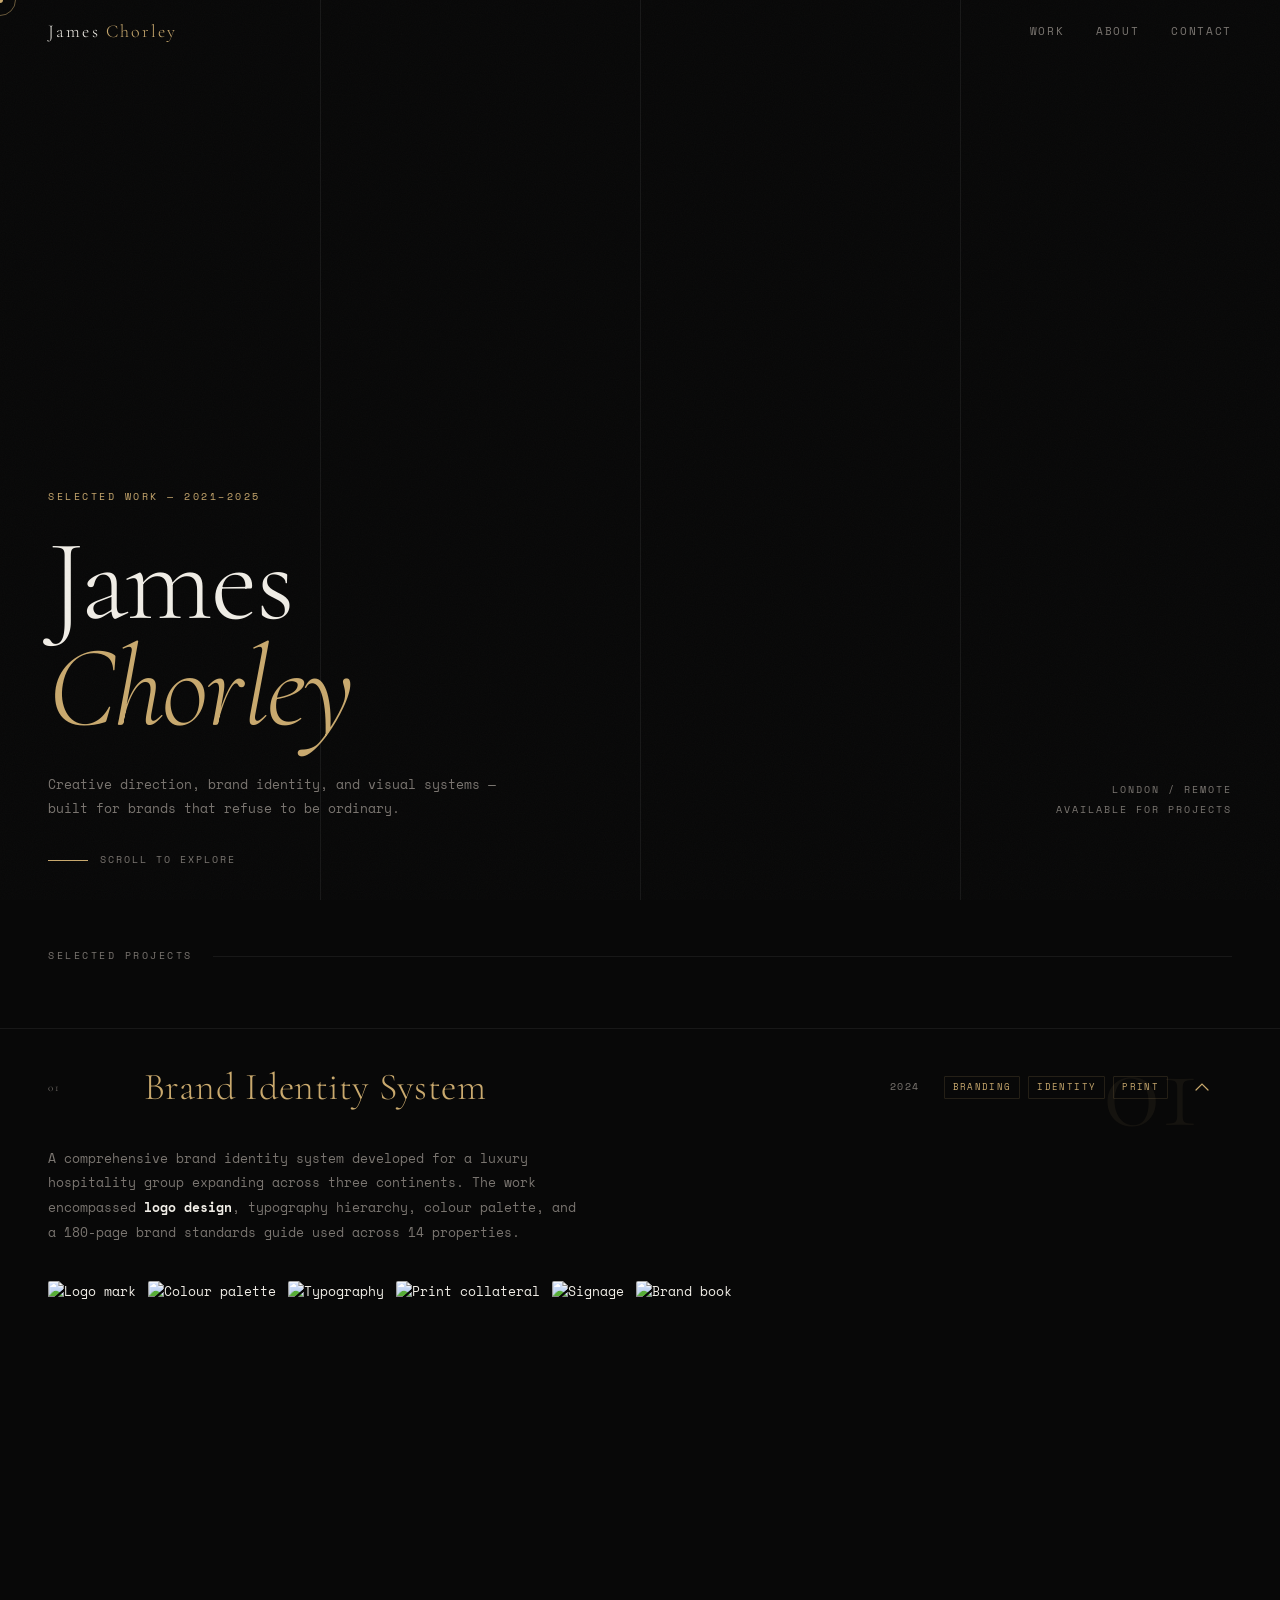
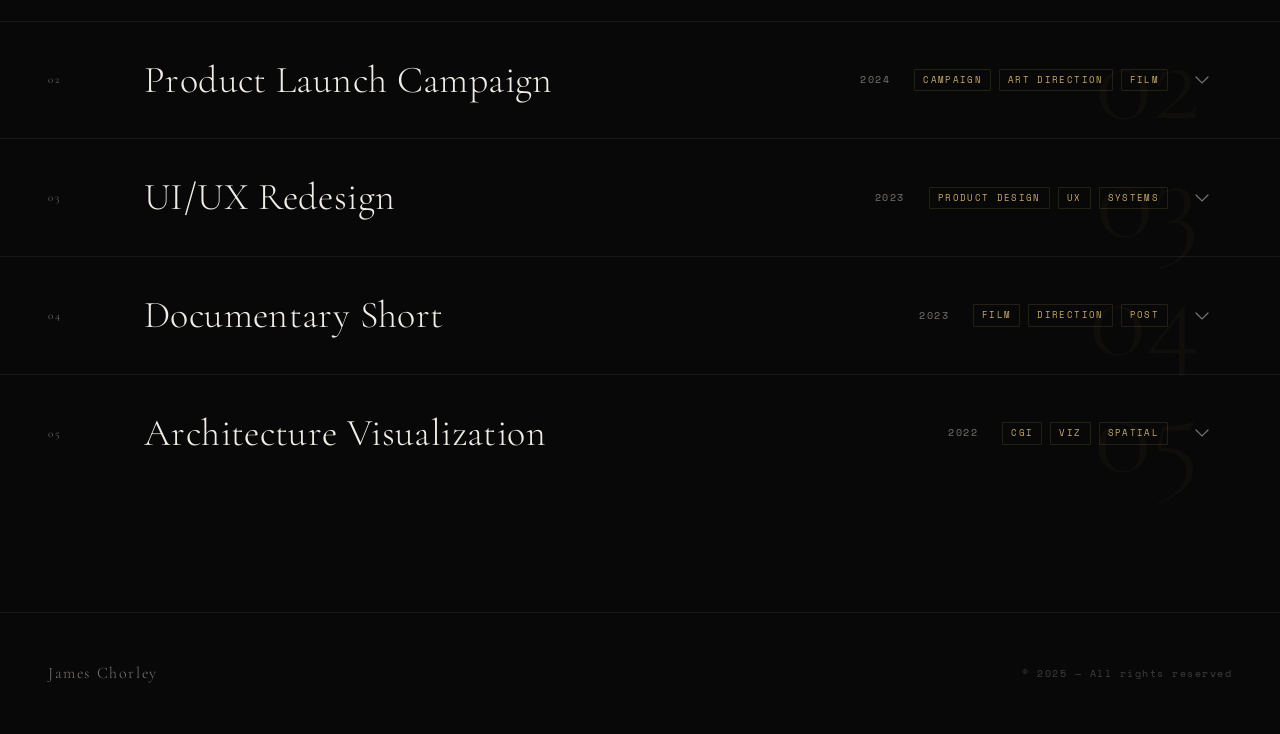
==== index.html @ 037114a5 "Initial commit — portfolio site with 5 projects Adds index.html: a single-file portfolio with dark e" ====
<!DOCTYPE html>
<html lang="en">
<head>
  <meta charset="UTF-8" />
  <meta name="viewport" content="width=device-width, initial-scale=1.0" />
  <title>James Chorley — Portfolio</title>
  <link rel="preconnect" href="https://fonts.googleapis.com" />
  <link rel="preconnect" href="https://fonts.gstatic.com" crossorigin />
  <link href="https://fonts.googleapis.com/css2?family=Cormorant+Garamond:ital,wght@0,300;0,400;0,500;0,600;1,300;1,400&family=Space+Mono:ital,wght@0,400;0,700;1,400&display=swap" rel="stylesheet" />
  <style>
    /* ── Reset & Base ─────────────────────────────────────────────── */
    *, *::before, *::after { box-sizing: border-box; margin: 0; padding: 0; }

    :root {
      --bg:          #080808;
      --bg-surface:  #0f0f0f;
      --text:        #f0ede6;
      --text-dim:    #7a7570;
      --gold:        #c9a96e;
      --gold-dim:    rgba(201, 169, 110, 0.15);
      --gold-glow:   rgba(201, 169, 110, 0.06);
      --border:      rgba(240, 237, 230, 0.07);
      --scroll-h:    280px;
      --header-h:    64px;
    }

    html { scroll-behavior: smooth; }

    body {
      background: var(--bg);
      color: var(--text);
      font-family: 'Space Mono', monospace;
      font-size: 13px;
      line-height: 1.6;
      overflow-x: hidden;
      cursor: none;
    }

    /* ── Custom Cursor ─────────────────────────────────────────────── */
    #cursor-dot {
      position: fixed;
      width: 6px; height: 6px;
      background: var(--gold);
      border-radius: 50%;
      pointer-events: none;
      z-index: 9999;
      transform: translate(-50%, -50%);
      transition: transform 0.1s ease, opacity 0.3s;
    }
    #cursor-ring {
      position: fixed;
      width: 32px; height: 32px;
      border: 1px solid rgba(201,169,110,0.5);
      border-radius: 50%;
      pointer-events: none;
      z-index: 9998;
      transform: translate(-50%, -50%);
      transition: transform 0.18s ease, width 0.3s ease, height 0.3s ease, opacity 0.3s;
    }
    body:has(a:hover) #cursor-ring,
    body:has(button:hover) #cursor-ring,
    body:has(.project-header:hover) #cursor-ring,
    body:has(.media-item:hover) #cursor-ring {
      width: 52px; height: 52px;
      opacity: 0.6;
    }

    /* ── Scrollbar ─────────────────────────────────────────────────── */
    ::-webkit-scrollbar { width: 3px; height: 3px; }
    ::-webkit-scrollbar-track { background: transparent; }
    ::-webkit-scrollbar-thumb { background: var(--gold-dim); border-radius: 2px; }
    ::-webkit-scrollbar-thumb:hover { background: rgba(201,169,110,0.4); }

    /* ── Site Header ───────────────────────────────────────────────── */
    #site-header {
      position: fixed;
      top: 0; left: 0; right: 0;
      height: var(--header-h);
      display: flex;
      align-items: center;
      justify-content: space-between;
      padding: 0 48px;
      z-index: 100;
      border-bottom: 1px solid transparent;
      transition: border-color 0.4s, background 0.4s;
    }
    #site-header.scrolled {
      border-color: var(--border);
      background: rgba(8,8,8,0.92);
      backdrop-filter: blur(12px);
    }

    .site-name {
      font-family: 'Cormorant Garamond', serif;
      font-size: 18px;
      font-weight: 300;
      letter-spacing: 0.12em;
      color: var(--text);
      text-decoration: none;
    }
    .site-name span { color: var(--gold); }

    nav { display: flex; gap: 32px; align-items: center; }
    nav a {
      color: var(--text-dim);
      text-decoration: none;
      font-size: 11px;
      letter-spacing: 0.15em;
      text-transform: uppercase;
      transition: color 0.2s;
    }
    nav a:hover { color: var(--gold); }

    /* ── Hero ──────────────────────────────────────────────────────── */
    #hero {
      min-height: 100vh;
      display: flex;
      flex-direction: column;
      justify-content: flex-end;
      padding: 0 48px 80px;
      position: relative;
      overflow: hidden;
    }

    .hero-bg-line {
      position: absolute;
      top: 0; bottom: 0;
      width: 1px;
      background: var(--border);
    }
    .hero-bg-line:nth-child(1) { left: 25%; }
    .hero-bg-line:nth-child(2) { left: 50%; }
    .hero-bg-line:nth-child(3) { left: 75%; }

    .hero-eyebrow {
      font-size: 10px;
      letter-spacing: 0.25em;
      text-transform: uppercase;
      color: var(--gold);
      margin-bottom: 24px;
      opacity: 0;
      animation: fadeUp 0.8s 0.3s forwards;
    }

    .hero-name {
      font-family: 'Cormorant Garamond', serif;
      font-size: clamp(56px, 9vw, 130px);
      font-weight: 300;
      line-height: 0.92;
      letter-spacing: -0.02em;
      color: var(--text);
      opacity: 0;
      animation: fadeUp 0.9s 0.5s forwards;
    }
    .hero-name em {
      font-style: italic;
      color: var(--gold);
    }

    .hero-tagline {
      margin-top: 32px;
      max-width: 460px;
      font-size: 13px;
      line-height: 1.8;
      color: var(--text-dim);
      opacity: 0;
      animation: fadeUp 0.9s 0.7s forwards;
    }

    .hero-meta {
      position: absolute;
      bottom: 80px;
      right: 48px;
      text-align: right;
      opacity: 0;
      animation: fadeUp 0.9s 0.9s forwards;
    }
    .hero-meta p {
      font-size: 10px;
      letter-spacing: 0.2em;
      text-transform: uppercase;
      color: var(--text-dim);
      line-height: 2;
    }

    .scroll-hint {
      position: absolute;
      bottom: 32px;
      left: 48px;
      display: flex;
      align-items: center;
      gap: 12px;
      font-size: 10px;
      letter-spacing: 0.2em;
      text-transform: uppercase;
      color: var(--text-dim);
      opacity: 0;
      animation: fadeUp 1s 1.1s forwards;
    }
    .scroll-hint::before {
      content: '';
      display: block;
      width: 40px;
      height: 1px;
      background: var(--gold);
      animation: expandLine 1s 1.5s both;
    }

    @keyframes expandLine {
      from { width: 0; opacity: 0; }
      to   { width: 40px; opacity: 1; }
    }

    @keyframes fadeUp {
      from { opacity: 0; transform: translateY(24px); }
      to   { opacity: 1; transform: translateY(0); }
    }

    /* ── Projects Section ──────────────────────────────────────────── */
    #projects {
      padding: 0 0 120px;
    }

    .section-label {
      display: flex;
      align-items: center;
      gap: 20px;
      padding: 48px 48px 64px;
      font-size: 10px;
      letter-spacing: 0.25em;
      text-transform: uppercase;
      color: var(--text-dim);
    }
    .section-label::after {
      content: '';
      flex: 1;
      height: 1px;
      background: var(--border);
    }

    /* ── Individual Project ────────────────────────────────────────── */
    .project {
      border-top: 1px solid var(--border);
      position: relative;
    }

    .project-header {
      display: grid;
      grid-template-columns: 72px 1fr auto auto 40px;
      align-items: center;
      gap: 24px;
      padding: 28px 48px;
      cursor: pointer;
      position: relative;
      transition: background 0.3s;
      user-select: none;
    }
    .project-header:hover { background: rgba(201,169,110,0.025); }

    .project-number {
      font-family: 'Cormorant Garamond', serif;
      font-size: 11px;
      font-weight: 300;
      letter-spacing: 0.15em;
      color: var(--text-dim);
    }

    .project-title {
      font-family: 'Cormorant Garamond', serif;
      font-size: clamp(22px, 3.5vw, 38px);
      font-weight: 300;
      letter-spacing: 0.01em;
      color: var(--text);
      transition: color 0.3s;
    }
    .project-header:hover .project-title { color: var(--gold); }
    .project.expanded .project-title { color: var(--gold); }

    .project-year {
      font-size: 10px;
      letter-spacing: 0.15em;
      color: var(--text-dim);
      white-space: nowrap;
    }

    .project-tags {
      display: flex;
      gap: 8px;
      flex-wrap: wrap;
      justify-content: flex-end;
    }
    .tag {
      font-size: 9px;
      letter-spacing: 0.15em;
      text-transform: uppercase;
      color: var(--gold);
      border: 1px solid var(--gold-dim);
      padding: 3px 8px;
      border-radius: 1px;
    }

    .toggle-arrow {
      width: 20px;
      height: 20px;
      display: flex;
      align-items: center;
      justify-content: center;
      color: var(--text-dim);
      transition: transform 0.45s cubic-bezier(0.4, 0, 0.2, 1), color 0.3s;
    }
    .toggle-arrow svg { display: block; }
    .project.expanded .toggle-arrow {
      transform: rotate(180deg);
      color: var(--gold);
    }

    /* Ghost number */
    .project-ghost-num {
      position: absolute;
      right: 80px;
      top: 50%;
      transform: translateY(-50%);
      font-family: 'Cormorant Garamond', serif;
      font-size: 120px;
      font-weight: 300;
      color: rgba(201,169,110,0.04);
      line-height: 1;
      pointer-events: none;
      user-select: none;
      transition: color 0.4s;
    }
    .project.expanded .project-ghost-num { color: rgba(201,169,110,0.07); }

    /* ── Project Body ──────────────────────────────────────────────── */
    .project-body {
      max-height: 0;
      overflow: hidden;
      transition: max-height 0.55s cubic-bezier(0.4, 0, 0.2, 1);
    }
    .project-body-inner {
      padding: 0 48px 48px;
    }

    .project-description {
      max-width: 540px;
      font-size: 13px;
      line-height: 1.9;
      color: var(--text-dim);
      margin-bottom: 36px;
    }
    .project-description strong {
      color: var(--text);
      font-weight: 700;
    }

    /* ── Media Scroll ──────────────────────────────────────────────── */
    .media-scroll-wrapper {
      position: relative;
    }

    .media-fade {
      position: absolute;
      top: 0; bottom: 0;
      width: 80px;
      pointer-events: none;
      z-index: 2;
      transition: opacity 0.3s;
    }
    .media-fade-left {
      left: 0;
      background: linear-gradient(to right, var(--bg), transparent);
      opacity: 0;
    }
    .media-fade-right {
      right: 0;
      background: linear-gradient(to left, var(--bg), transparent);
      opacity: 1;
    }

    .media-scroll {
      display: flex;
      gap: 12px;
      overflow-x: auto;
      scroll-snap-type: x proximity;
      padding-bottom: 12px;
      -webkit-overflow-scrolling: touch;
    }
    .media-scroll::-webkit-scrollbar { height: 2px; }

    .media-item {
      flex-shrink: 0;
      height: var(--scroll-h);
      border-radius: 2px;
      overflow: hidden;
      position: relative;
      cursor: pointer;
      scroll-snap-align: start;
      opacity: 0;
      transform: translateY(12px);
      transition: opacity 0.5s ease, transform 0.5s ease, box-shadow 0.3s ease;
    }
    .media-item.visible {
      opacity: 1;
      transform: translateY(0);
    }
    .media-item:hover {
      box-shadow: 0 0 0 1px var(--gold-dim), 0 16px 40px rgba(0,0,0,0.6);
    }

    .media-item img,
    .media-item video {
      height: 100%;
      width: auto;
      display: block;
      object-fit: cover;
    }
    .media-item.is-video img { width: 100%; }

    .media-item-overlay {
      position: absolute;
      inset: 0;
      background: rgba(8,8,8,0.0);
      transition: background 0.3s;
      display: flex;
      align-items: center;
      justify-content: center;
    }
    .media-item:hover .media-item-overlay { background: rgba(8,8,8,0.35); }

    .play-icon {
      opacity: 0;
      transition: opacity 0.3s;
      color: var(--text);
    }
    .is-video .play-icon { opacity: 0.7; }
    .media-item:hover .play-icon { opacity: 1; }

    .media-caption {
      position: absolute;
      bottom: 0; left: 0; right: 0;
      padding: 20px 14px 12px;
      background: linear-gradient(transparent, rgba(8,8,8,0.85));
      font-size: 10px;
      letter-spacing: 0.12em;
      color: rgba(240,237,230,0.7);
      transform: translateY(4px);
      opacity: 0;
      transition: transform 0.3s, opacity 0.3s;
    }
    .media-item:hover .media-caption {
      transform: translateY(0);
      opacity: 1;
    }

    /* ── Lightbox ──────────────────────────────────────────────────── */
    #lightbox {
      position: fixed;
      inset: 0;
      z-index: 1000;
      background: rgba(5,5,5,0.97);
      display: flex;
      flex-direction: column;
      align-items: center;
      justify-content: center;
      opacity: 0;
      pointer-events: none;
      transition: opacity 0.4s ease;
    }
    #lightbox.open {
      opacity: 1;
      pointer-events: all;
    }

    #lb-media-wrap {
      position: relative;
      max-width: calc(100vw - 160px);
      max-height: calc(100vh - 160px);
      display: flex;
      align-items: center;
      justify-content: center;
    }

    #lb-img {
      max-width: 100%;
      max-height: calc(100vh - 160px);
      object-fit: contain;
      border-radius: 2px;
      display: block;
    }
    #lb-video {
      max-width: 100%;
      max-height: calc(100vh - 160px);
      border-radius: 2px;
      display: none;
    }
    #lightbox.showing-video #lb-img { display: none; }
    #lightbox.showing-video #lb-video { display: block; }

    #lb-top {
      position: fixed;
      top: 0; left: 0; right: 0;
      padding: 20px 32px;
      display: flex;
      align-items: center;
      justify-content: space-between;
    }

    #lb-counter {
      font-size: 11px;
      letter-spacing: 0.2em;
      color: var(--text-dim);
    }

    #lb-close {
      background: none;
      border: none;
      color: var(--text-dim);
      cursor: pointer;
      font-family: 'Space Mono', monospace;
      font-size: 11px;
      letter-spacing: 0.15em;
      text-transform: uppercase;
      padding: 8px 16px;
      border: 1px solid var(--border);
      transition: color 0.2s, border-color 0.2s;
    }
    #lb-close:hover { color: var(--gold); border-color: var(--gold-dim); }

    #lb-caption {
      position: fixed;
      bottom: 0; left: 0; right: 0;
      padding: 20px 32px;
      text-align: center;
      font-size: 11px;
      letter-spacing: 0.12em;
      color: var(--text-dim);
    }

    .lb-nav {
      position: fixed;
      top: 50%;
      transform: translateY(-50%);
      background: none;
      border: 1px solid var(--border);
      color: var(--text-dim);
      cursor: pointer;
      width: 52px;
      height: 52px;
      display: flex;
      align-items: center;
      justify-content: center;
      transition: color 0.2s, border-color 0.2s, background 0.2s;
    }
    .lb-nav:hover {
      color: var(--gold);
      border-color: var(--gold-dim);
      background: var(--gold-glow);
    }
    #lb-prev { left: 24px; }
    #lb-next { right: 24px; }

    /* ── Footer ────────────────────────────────────────────────────── */
    footer {
      border-top: 1px solid var(--border);
      padding: 48px;
      display: flex;
      align-items: center;
      justify-content: space-between;
    }
    .footer-name {
      font-family: 'Cormorant Garamond', serif;
      font-size: 16px;
      font-weight: 300;
      letter-spacing: 0.1em;
      color: var(--text-dim);
    }
    .footer-copy {
      font-size: 10px;
      letter-spacing: 0.15em;
      color: rgba(122,117,112,0.5);
    }

    /* ── Grain overlay ─────────────────────────────────────────────── */
    body::after {
      content: '';
      position: fixed;
      inset: 0;
      pointer-events: none;
      z-index: 9000;
      opacity: 0.025;
      background-image: url("data:image/svg+xml,%3Csvg viewBox='0 0 256 256' xmlns='http://www.w3.org/2000/svg'%3E%3Cfilter id='noise'%3E%3CfeTurbulence type='fractalNoise' baseFrequency='0.9' numOctaves='4' stitchTiles='stitch'/%3E%3C/filter%3E%3Crect width='100%25' height='100%25' filter='url(%23noise)'/%3E%3C/svg%3E");
      background-size: 256px 256px;
    }
  </style>
</head>
<body>

  <!-- Custom cursor -->
  <div id="cursor-dot"></div>
  <div id="cursor-ring"></div>

  <!-- ── Site Header ── -->
  <header id="site-header">
    <a class="site-name" href="#hero">James <span>Chorley</span></a>
    <nav>
      <a href="#projects">Work</a>
      <a href="#about">About</a>
      <a href="mailto:james@example.com">Contact</a>
    </nav>
  </header>

  <!-- ── Hero ── -->
  <section id="hero">
    <div class="hero-bg-line"></div>
    <div class="hero-bg-line"></div>
    <div class="hero-bg-line"></div>

    <p class="hero-eyebrow">Selected Work — 2021–2025</p>
    <h1 class="hero-name">James<br><em>Chorley</em></h1>
    <p class="hero-tagline">
      Creative direction, brand identity, and visual systems — built for brands
      that refuse to be ordinary.
    </p>

    <div class="hero-meta">
      <p>London / Remote</p>
      <p>Available for projects</p>
    </div>

    <div class="scroll-hint">Scroll to explore</div>
  </section>

  <!-- ── Projects ── -->
  <section id="projects">
    <p class="section-label">Selected Projects</p>

    <!-- Project 1 -->
    <article class="project" id="project-1">
      <div class="project-header" onclick="toggleProject(this)">
        <span class="project-number">01</span>
        <h2 class="project-title">Brand Identity System</h2>
        <span class="project-year">2024</span>
        <div class="project-tags">
          <span class="tag">Branding</span>
          <span class="tag">Identity</span>
          <span class="tag">Print</span>
        </div>
        <div class="toggle-arrow">
          <svg width="14" height="8" viewBox="0 0 14 8" fill="none">
            <path d="M1 1L7 7L13 1" stroke="currentColor" stroke-width="1.2" stroke-linecap="round"/>
          </svg>
        </div>
        <span class="project-ghost-num">01</span>
      </div>
      <div class="project-body">
        <div class="project-body-inner">
          <p class="project-description">
            A comprehensive brand identity system developed for a luxury hospitality group expanding
            across three continents. The work encompassed <strong>logo design</strong>, typography
            hierarchy, colour palette, and a 180-page brand standards guide used across 14 properties.
          </p>
          <div class="media-scroll-wrapper">
            <div class="media-fade media-fade-left"></div>
            <div class="media-fade media-fade-right"></div>
            <div class="media-scroll" onscroll="updateFades(this)">
              <div class="media-item" data-src="https://picsum.photos/seed/brand1/480/280" data-caption="Logo mark — primary lockup" data-type="image" onclick="openLightbox(this)">
                <img src="https://picsum.photos/seed/brand1/480/280" alt="Logo mark" loading="lazy" />
                <div class="media-item-overlay"></div>
                <div class="media-caption">Logo mark — primary lockup</div>
              </div>
              <div class="media-item" data-src="https://picsum.photos/seed/brand2/360/280" data-caption="Colour palette application" data-type="image" onclick="openLightbox(this)">
                <img src="https://picsum.photos/seed/brand2/360/280" alt="Colour palette" loading="lazy" />
                <div class="media-item-overlay"></div>
                <div class="media-caption">Colour palette application</div>
              </div>
              <div class="media-item" data-src="https://picsum.photos/seed/brand3/500/280" data-caption="Typography system" data-type="image" onclick="openLightbox(this)">
                <img src="https://picsum.photos/seed/brand3/500/280" alt="Typography" loading="lazy" />
                <div class="media-item-overlay"></div>
                <div class="media-caption">Typography system</div>
              </div>
              <div class="media-item" data-src="https://picsum.photos/seed/brand4/420/280" data-caption="Print collateral suite" data-type="image" onclick="openLightbox(this)">
                <img src="https://picsum.photos/seed/brand4/420/280" alt="Print collateral" loading="lazy" />
                <div class="media-item-overlay"></div>
                <div class="media-caption">Print collateral suite</div>
              </div>
              <div class="media-item" data-src="https://picsum.photos/seed/brand5/460/280" data-caption="Environmental signage" data-type="image" onclick="openLightbox(this)">
                <img src="https://picsum.photos/seed/brand5/460/280" alt="Signage" loading="lazy" />
                <div class="media-item-overlay"></div>
                <div class="media-caption">Environmental signage</div>
              </div>
              <div class="media-item" data-src="https://picsum.photos/seed/brand6/380/280" data-caption="Brand book cover" data-type="image" onclick="openLightbox(this)">
                <img src="https://picsum.photos/seed/brand6/380/280" alt="Brand book" loading="lazy" />
                <div class="media-item-overlay"></div>
                <div class="media-caption">Brand book cover</div>
              </div>
            </div>
          </div>
        </div>
      </div>
    </article>

    <!-- Project 2 -->
    <article class="project" id="project-2">
      <div class="project-header" onclick="toggleProject(this)">
        <span class="project-number">02</span>
        <h2 class="project-title">Product Launch Campaign</h2>
        <span class="project-year">2024</span>
        <div class="project-tags">
          <span class="tag">Campaign</span>
          <span class="tag">Art Direction</span>
          <span class="tag">Film</span>
        </div>
        <div class="toggle-arrow">
          <svg width="14" height="8" viewBox="0 0 14 8" fill="none">
            <path d="M1 1L7 7L13 1" stroke="currentColor" stroke-width="1.2" stroke-linecap="round"/>
          </svg>
        </div>
        <span class="project-ghost-num">02</span>
      </div>
      <div class="project-body">
        <div class="project-body-inner">
          <p class="project-description">
            360° campaign for a skincare brand's hero product launch — reaching 2.4M across digital,
            OOH, and editorial placements. Art directed the <strong>hero film</strong>, print campaign,
            and all social assets. Shot on 16mm for a warmth and texture that set it apart from competitors.
          </p>
          <div class="media-scroll-wrapper">
            <div class="media-fade media-fade-left"></div>
            <div class="media-fade media-fade-right"></div>
            <div class="media-scroll" onscroll="updateFades(this)">
              <div class="media-item" data-src="https://picsum.photos/seed/camp1/480/280" data-caption="Campaign key visual" data-type="image" onclick="openLightbox(this)">
                <img src="https://picsum.photos/seed/camp1/480/280" alt="Key visual" loading="lazy" />
                <div class="media-item-overlay"></div>
                <div class="media-caption">Campaign key visual</div>
              </div>
              <div class="media-item" data-src="https://picsum.photos/seed/camp2/360/280" data-caption="OOH billboard" data-type="image" onclick="openLightbox(this)">
                <img src="https://picsum.photos/seed/camp2/360/280" alt="Billboard" loading="lazy" />
                <div class="media-item-overlay"></div>
                <div class="media-caption">OOH billboard</div>
              </div>
              <div class="media-item is-video" data-src="https://commondatastorage.googleapis.com/gtv-videos-bucket/sample/ForBiggerBlazes.mp4" data-caption="Hero film — 60s cut" data-type="video" onclick="openLightbox(this)">
                <img src="https://picsum.photos/seed/camp-vid1/500/280" alt="Hero film" loading="lazy" />
                <div class="media-item-overlay">
                  <svg class="play-icon" width="40" height="40" viewBox="0 0 40 40" fill="none">
                    <circle cx="20" cy="20" r="19" stroke="currentColor" stroke-width="1.2"/>
                    <polygon points="16,13 30,20 16,27" fill="currentColor"/>
                  </svg>
                </div>
                <div class="media-caption">Hero film — 60s cut</div>
              </div>
              <div class="media-item" data-src="https://picsum.photos/seed/camp3/440/280" data-caption="Editorial spread" data-type="image" onclick="openLightbox(this)">
                <img src="https://picsum.photos/seed/camp3/440/280" alt="Editorial" loading="lazy" />
                <div class="media-item-overlay"></div>
                <div class="media-caption">Editorial spread</div>
              </div>
              <div class="media-item is-video" data-src="https://commondatastorage.googleapis.com/gtv-videos-bucket/sample/ForBiggerEscapes.mp4" data-caption="Social cut — 15s" data-type="video" onclick="openLightbox(this)">
                <img src="https://picsum.photos/seed/camp-vid2/380/280" alt="Social cut" loading="lazy" />
                <div class="media-item-overlay">
                  <svg class="play-icon" width="40" height="40" viewBox="0 0 40 40" fill="none">
                    <circle cx="20" cy="20" r="19" stroke="currentColor" stroke-width="1.2"/>
                    <polygon points="16,13 30,20 16,27" fill="currentColor"/>
                  </svg>
                </div>
                <div class="media-caption">Social cut — 15s</div>
              </div>
            </div>
          </div>
        </div>
      </div>
    </article>

    <!-- Project 3 -->
    <article class="project" id="project-3">
      <div class="project-header" onclick="toggleProject(this)">
        <span class="project-number">03</span>
        <h2 class="project-title">UI/UX Redesign</h2>
        <span class="project-year">2023</span>
        <div class="project-tags">
          <span class="tag">Product Design</span>
          <span class="tag">UX</span>
          <span class="tag">Systems</span>
        </div>
        <div class="toggle-arrow">
          <svg width="14" height="8" viewBox="0 0 14 8" fill="none">
            <path d="M1 1L7 7L13 1" stroke="currentColor" stroke-width="1.2" stroke-linecap="round"/>
          </svg>
        </div>
        <span class="project-ghost-num">03</span>
      </div>
      <div class="project-body">
        <div class="project-body-inner">
          <p class="project-description">
            End-to-end redesign of a fintech platform serving 80k active users. Led a three-person
            design team through discovery, systems design, and <strong>high-fidelity prototyping</strong>.
            The redesign reduced onboarding drop-off by 38% and increased feature adoption across core flows.
          </p>
          <div class="media-scroll-wrapper">
            <div class="media-fade media-fade-left"></div>
            <div class="media-fade media-fade-right"></div>
            <div class="media-scroll" onscroll="updateFades(this)">
              <div class="media-item" data-src="https://picsum.photos/seed/ui1/500/280" data-caption="Dashboard — redesigned" data-type="image" onclick="openLightbox(this)">
                <img src="https://picsum.photos/seed/ui1/500/280" alt="Dashboard" loading="lazy" />
                <div class="media-item-overlay"></div>
                <div class="media-caption">Dashboard — redesigned</div>
              </div>
              <div class="media-item" data-src="https://picsum.photos/seed/ui2/380/280" data-caption="Onboarding flow" data-type="image" onclick="openLightbox(this)">
                <img src="https://picsum.photos/seed/ui2/380/280" alt="Onboarding" loading="lazy" />
                <div class="media-item-overlay"></div>
                <div class="media-caption">Onboarding flow</div>
              </div>
              <div class="media-item" data-src="https://picsum.photos/seed/ui3/460/280" data-caption="Component library" data-type="image" onclick="openLightbox(this)">
                <img src="https://picsum.photos/seed/ui3/460/280" alt="Components" loading="lazy" />
                <div class="media-item-overlay"></div>
                <div class="media-caption">Component library</div>
              </div>
              <div class="media-item" data-src="https://picsum.photos/seed/ui4/420/280" data-caption="Mobile views" data-type="image" onclick="openLightbox(this)">
                <img src="https://picsum.photos/seed/ui4/420/280" alt="Mobile" loading="lazy" />
                <div class="media-item-overlay"></div>
                <div class="media-caption">Mobile views</div>
              </div>
              <div class="media-item" data-src="https://picsum.photos/seed/ui5/400/280" data-caption="Before / after comparison" data-type="image" onclick="openLightbox(this)">
                <img src="https://picsum.photos/seed/ui5/400/280" alt="Before after" loading="lazy" />
                <div class="media-item-overlay"></div>
                <div class="media-caption">Before / after comparison</div>
              </div>
              <div class="media-item" data-src="https://picsum.photos/seed/ui6/480/280" data-caption="Design system documentation" data-type="image" onclick="openLightbox(this)">
                <img src="https://picsum.photos/seed/ui6/480/280" alt="Design system" loading="lazy" />
                <div class="media-item-overlay"></div>
                <div class="media-caption">Design system documentation</div>
              </div>
            </div>
          </div>
        </div>
      </div>
    </article>

    <!-- Project 4 -->
    <article class="project" id="project-4">
      <div class="project-header" onclick="toggleProject(this)">
        <span class="project-number">04</span>
        <h2 class="project-title">Documentary Short</h2>
        <span class="project-year">2023</span>
        <div class="project-tags">
          <span class="tag">Film</span>
          <span class="tag">Direction</span>
          <span class="tag">Post</span>
        </div>
        <div class="toggle-arrow">
          <svg width="14" height="8" viewBox="0 0 14 8" fill="none">
            <path d="M1 1L7 7L13 1" stroke="currentColor" stroke-width="1.2" stroke-linecap="round"/>
          </svg>
        </div>
        <span class="project-ghost-num">04</span>
      </div>
      <div class="project-body">
        <div class="project-body-inner">
          <p class="project-description">
            18-minute documentary following three independent ceramicists across rural Japan. Written,
            directed, and edited over 6 weeks. Selected for the <strong>London Short Film Festival 2023</strong>
            and distributed via Nowness. Scored using field recordings captured on location.
          </p>
          <div class="media-scroll-wrapper">
            <div class="media-fade media-fade-left"></div>
            <div class="media-fade media-fade-right"></div>
            <div class="media-scroll" onscroll="updateFades(this)">
              <div class="media-item is-video" data-src="https://commondatastorage.googleapis.com/gtv-videos-bucket/sample/BigBuckBunny.mp4" data-caption="Documentary trailer — 2:30" data-type="video" onclick="openLightbox(this)">
                <img src="https://picsum.photos/seed/doc-vid1/500/280" alt="Trailer" loading="lazy" />
                <div class="media-item-overlay">
                  <svg class="play-icon" width="40" height="40" viewBox="0 0 40 40" fill="none">
                    <circle cx="20" cy="20" r="19" stroke="currentColor" stroke-width="1.2"/>
                    <polygon points="16,13 30,20 16,27" fill="currentColor"/>
                  </svg>
                </div>
                <div class="media-caption">Documentary trailer — 2:30</div>
              </div>
              <div class="media-item" data-src="https://picsum.photos/seed/doc1/380/280" data-caption="Still — Act I, Kiln firing" data-type="image" onclick="openLightbox(this)">
                <img src="https://picsum.photos/seed/doc1/380/280" alt="Still 1" loading="lazy" />
                <div class="media-item-overlay"></div>
                <div class="media-caption">Still — Act I, Kiln firing</div>
              </div>
              <div class="media-item" data-src="https://picsum.photos/seed/doc2/460/280" data-caption="Still — Act II, Market" data-type="image" onclick="openLightbox(this)">
                <img src="https://picsum.photos/seed/doc2/460/280" alt="Still 2" loading="lazy" />
                <div class="media-item-overlay"></div>
                <div class="media-caption">Still — Act II, Market</div>
              </div>
              <div class="media-item is-video" data-src="https://commondatastorage.googleapis.com/gtv-videos-bucket/sample/ElephantsDream.mp4" data-caption="Extended scene — 4:15" data-type="video" onclick="openLightbox(this)">
                <img src="https://picsum.photos/seed/doc-vid2/420/280" alt="Scene" loading="lazy" />
                <div class="media-item-overlay">
                  <svg class="play-icon" width="40" height="40" viewBox="0 0 40 40" fill="none">
                    <circle cx="20" cy="20" r="19" stroke="currentColor" stroke-width="1.2"/>
                    <polygon points="16,13 30,20 16,27" fill="currentColor"/>
                  </svg>
                </div>
                <div class="media-caption">Extended scene — 4:15</div>
              </div>
              <div class="media-item" data-src="https://picsum.photos/seed/doc3/400/280" data-caption="Still — Act III, Reflection" data-type="image" onclick="openLightbox(this)">
                <img src="https://picsum.photos/seed/doc3/400/280" alt="Still 3" loading="lazy" />
                <div class="media-item-overlay"></div>
                <div class="media-caption">Still — Act III, Reflection</div>
              </div>
            </div>
          </div>
        </div>
      </div>
    </article>

    <!-- Project 5 -->
    <article class="project" id="project-5">
      <div class="project-header" onclick="toggleProject(this)">
        <span class="project-number">05</span>
        <h2 class="project-title">Architecture Visualization</h2>
        <span class="project-year">2022</span>
        <div class="project-tags">
          <span class="tag">CGI</span>
          <span class="tag">Viz</span>
          <span class="tag">Spatial</span>
        </div>
        <div class="toggle-arrow">
          <svg width="14" height="8" viewBox="0 0 14 8" fill="none">
            <path d="M1 1L7 7L13 1" stroke="currentColor" stroke-width="1.2" stroke-linecap="round"/>
          </svg>
        </div>
        <span class="project-ghost-num">05</span>
      </div>
      <div class="project-body">
        <div class="project-body-inner">
          <p class="project-description">
            Photorealistic visualizations for a 14-storey residential tower in East London, created for
            planning approval and pre-sales. The project involved extensive <strong>lighting simulation</strong>,
            atmospheric rendering, and integration of live photography for ground-level scenes.
          </p>
          <div class="media-scroll-wrapper">
            <div class="media-fade media-fade-left"></div>
            <div class="media-fade media-fade-right"></div>
            <div class="media-scroll" onscroll="updateFades(this)">
              <div class="media-item" data-src="https://picsum.photos/seed/arch1/500/280" data-caption="Exterior — golden hour" data-type="image" onclick="openLightbox(this)">
                <img src="https://picsum.photos/seed/arch1/500/280" alt="Exterior" loading="lazy" />
                <div class="media-item-overlay"></div>
                <div class="media-caption">Exterior — golden hour</div>
              </div>
              <div class="media-item" data-src="https://picsum.photos/seed/arch2/420/280" data-caption="Lobby interior" data-type="image" onclick="openLightbox(this)">
                <img src="https://picsum.photos/seed/arch2/420/280" alt="Lobby" loading="lazy" />
                <div class="media-item-overlay"></div>
                <div class="media-caption">Lobby interior</div>
              </div>
              <div class="media-item" data-src="https://picsum.photos/seed/arch3/380/280" data-caption="Penthouse — living room" data-type="image" onclick="openLightbox(this)">
                <img src="https://picsum.photos/seed/arch3/380/280" alt="Penthouse" loading="lazy" />
                <div class="media-item-overlay"></div>
                <div class="media-caption">Penthouse — living room</div>
              </div>
              <div class="media-item" data-src="https://picsum.photos/seed/arch4/460/280" data-caption="Aerial overview" data-type="image" onclick="openLightbox(this)">
                <img src="https://picsum.photos/seed/arch4/460/280" alt="Aerial" loading="lazy" />
                <div class="media-item-overlay"></div>
                <div class="media-caption">Aerial overview</div>
              </div>
              <div class="media-item" data-src="https://picsum.photos/seed/arch5/400/280" data-caption="Street level — dusk" data-type="image" onclick="openLightbox(this)">
                <img src="https://picsum.photos/seed/arch5/400/280" alt="Street" loading="lazy" />
                <div class="media-item-overlay"></div>
                <div class="media-caption">Street level — dusk</div>
              </div>
              <div class="media-item" data-src="https://picsum.photos/seed/arch6/440/280" data-caption="Bedroom — natural light" data-type="image" onclick="openLightbox(this)">
                <img src="https://picsum.photos/seed/arch6/440/280" alt="Bedroom" loading="lazy" />
                <div class="media-item-overlay"></div>
                <div class="media-caption">Bedroom — natural light</div>
              </div>
              <div class="media-item" data-src="https://picsum.photos/seed/arch7/480/280" data-caption="Rooftop terrace" data-type="image" onclick="openLightbox(this)">
                <img src="https://picsum.photos/seed/arch7/480/280" alt="Rooftop" loading="lazy" />
                <div class="media-item-overlay"></div>
                <div class="media-caption">Rooftop terrace</div>
              </div>
            </div>
          </div>
        </div>
      </div>
    </article>
  </section>

  <!-- ── Lightbox ── -->
  <div id="lightbox" role="dialog" aria-modal="true" aria-label="Media viewer">
    <div id="lb-top">
      <span id="lb-counter"></span>
      <button id="lb-close" onclick="closeLightbox()">Close ✕</button>
    </div>
    <button class="lb-nav" id="lb-prev" onclick="navLightbox(-1)" aria-label="Previous">
      <svg width="16" height="16" viewBox="0 0 16 16" fill="none">
        <path d="M10 2L4 8L10 14" stroke="currentColor" stroke-width="1.2" stroke-linecap="round"/>
      </svg>
    </button>
    <div id="lb-media-wrap">
      <img id="lb-img" src="" alt="" />
      <video id="lb-video" controls playsinline></video>
    </div>
    <button class="lb-nav" id="lb-next" onclick="navLightbox(1)" aria-label="Next">
      <svg width="16" height="16" viewBox="0 0 16 16" fill="none">
        <path d="M6 2L12 8L6 14" stroke="currentColor" stroke-width="1.2" stroke-linecap="round"/>
      </svg>
    </button>
    <div id="lb-caption"></div>
  </div>

  <!-- ── Footer ── -->
  <footer>
    <span class="footer-name">James Chorley</span>
    <span class="footer-copy">&copy; 2025 — All rights reserved</span>
  </footer>

  <script>
    /* ── Cursor ──────────────────────────────────────────────────── */
    const dot  = document.getElementById('cursor-dot');
    const ring = document.getElementById('cursor-ring');
    let mx = 0, my = 0, rx = 0, ry = 0;

    document.addEventListener('mousemove', e => {
      mx = e.clientX; my = e.clientY;
      dot.style.left = mx + 'px';
      dot.style.top  = my + 'px';
    });

    (function animCursor() {
      rx += (mx - rx) * 0.12;
      ry += (my - ry) * 0.12;
      ring.style.left = rx + 'px';
      ring.style.top  = ry + 'px';
      requestAnimationFrame(animCursor);
    })();

    /* ── Header scroll state ─────────────────────────────────────── */
    const header = document.getElementById('site-header');
    window.addEventListener('scroll', () => {
      header.classList.toggle('scrolled', window.scrollY > 40);
    }, { passive: true });

    /* ── Project toggle ──────────────────────────────────────────── */
    function toggleProject(headerEl) {
      const project = headerEl.closest('.project');
      const body    = project.querySelector('.project-body');
      const isOpen  = project.classList.contains('expanded');

      // Close all others
      document.querySelectorAll('.project.expanded').forEach(p => {
        if (p !== project) {
          p.classList.remove('expanded');
          p.querySelector('.project-body').style.maxHeight = '0';
          resetMediaItems(p);
        }
      });

      if (isOpen) {
        project.classList.remove('expanded');
        body.style.maxHeight = '0';
        resetMediaItems(project);
      } else {
        project.classList.add('expanded');
        body.style.maxHeight = body.scrollHeight + 'px';
        animateMediaItems(project);
        // Update max-height once images load
        setTimeout(() => {
          if (project.classList.contains('expanded')) {
            body.style.maxHeight = body.scrollHeight + 'px';
          }
        }, 100);
      }
    }

    function animateMediaItems(project) {
      const items = project.querySelectorAll('.media-item');
      items.forEach((item, i) => {
        item.style.transitionDelay = (i * 60) + 'ms';
        setTimeout(() => item.classList.add('visible'), 10);
      });
    }

    function resetMediaItems(project) {
      const items = project.querySelectorAll('.media-item');
      items.forEach(item => {
        item.classList.remove('visible');
        item.style.transitionDelay = '0ms';
      });
    }

    /* ── Fade overlays on scroll ─────────────────────────────────── */
    function updateFades(scrollEl) {
      const wrapper  = scrollEl.closest('.media-scroll-wrapper');
      const fadeL    = wrapper.querySelector('.media-fade-left');
      const fadeR    = wrapper.querySelector('.media-fade-right');
      const atStart  = scrollEl.scrollLeft < 8;
      const atEnd    = scrollEl.scrollLeft >= scrollEl.scrollWidth - scrollEl.clientWidth - 8;
      fadeL.style.opacity = atStart ? '0' : '1';
      fadeR.style.opacity = atEnd   ? '0' : '1';
    }

    /* ── Lightbox ────────────────────────────────────────────────── */
    const lb     = document.getElementById('lightbox');
    const lbImg  = document.getElementById('lb-img');
    const lbVid  = document.getElementById('lb-video');
    const lbCap  = document.getElementById('lb-caption');
    const lbCtr  = document.getElementById('lb-counter');

    let lbItems  = [];
    let lbIndex  = 0;
    let lbProject = null;

    function openLightbox(itemEl) {
      // Collect all items in this project's media strip
      lbProject = itemEl.closest('.project');
      lbItems   = Array.from(lbProject.querySelectorAll('.media-item'));
      lbIndex   = lbItems.indexOf(itemEl);
      showLbItem(lbIndex);
      lb.classList.add('open');
      document.body.style.overflow = 'hidden';
    }

    function showLbItem(idx) {
      const item = lbItems[idx];
      const src  = item.dataset.src;
      const cap  = item.dataset.caption || '';
      const type = item.dataset.type;
      lbCtr.textContent = (idx + 1) + ' / ' + lbItems.length;
      lbCap.textContent = cap;

      // Stop current video
      lbVid.pause();
      lbVid.src = '';
      lb.classList.remove('showing-video');

      if (type === 'video') {
        lb.classList.add('showing-video');
        lbVid.src = src;
        lbVid.load();
        lbVid.play().catch(() => {});
      } else {
        lbImg.src = src;
      }
    }

    function navLightbox(dir) {
      lbIndex = (lbIndex + dir + lbItems.length) % lbItems.length;
      showLbItem(lbIndex);
    }

    function closeLightbox() {
      lb.classList.remove('open');
      lbVid.pause();
      lbVid.src = '';
      document.body.style.overflow = '';
    }

    document.addEventListener('keydown', e => {
      if (!lb.classList.contains('open')) return;
      if (e.key === 'ArrowLeft')  navLightbox(-1);
      if (e.key === 'ArrowRight') navLightbox(1);
      if (e.key === 'Escape')     closeLightbox();
    });

    lb.addEventListener('click', e => {
      if (e.target === lb) closeLightbox();
    });

    /* ── Auto-expand first project ───────────────────────────────── */
    (function init() {
      const first = document.querySelector('.project');
      if (first) {
        first.classList.add('expanded');
        const body = first.querySelector('.project-body');
        // Use a small delay so DOM is ready for scrollHeight
        requestAnimationFrame(() => {
          requestAnimationFrame(() => {
            body.style.maxHeight = body.scrollHeight + 'px';
            animateMediaItems(first);
            setTimeout(() => {
              if (first.classList.contains('expanded')) {
                body.style.maxHeight = body.scrollHeight + 'px';
              }
            }, 600);
          });
        });
      }
    })();
  </script>
</body>
</html>
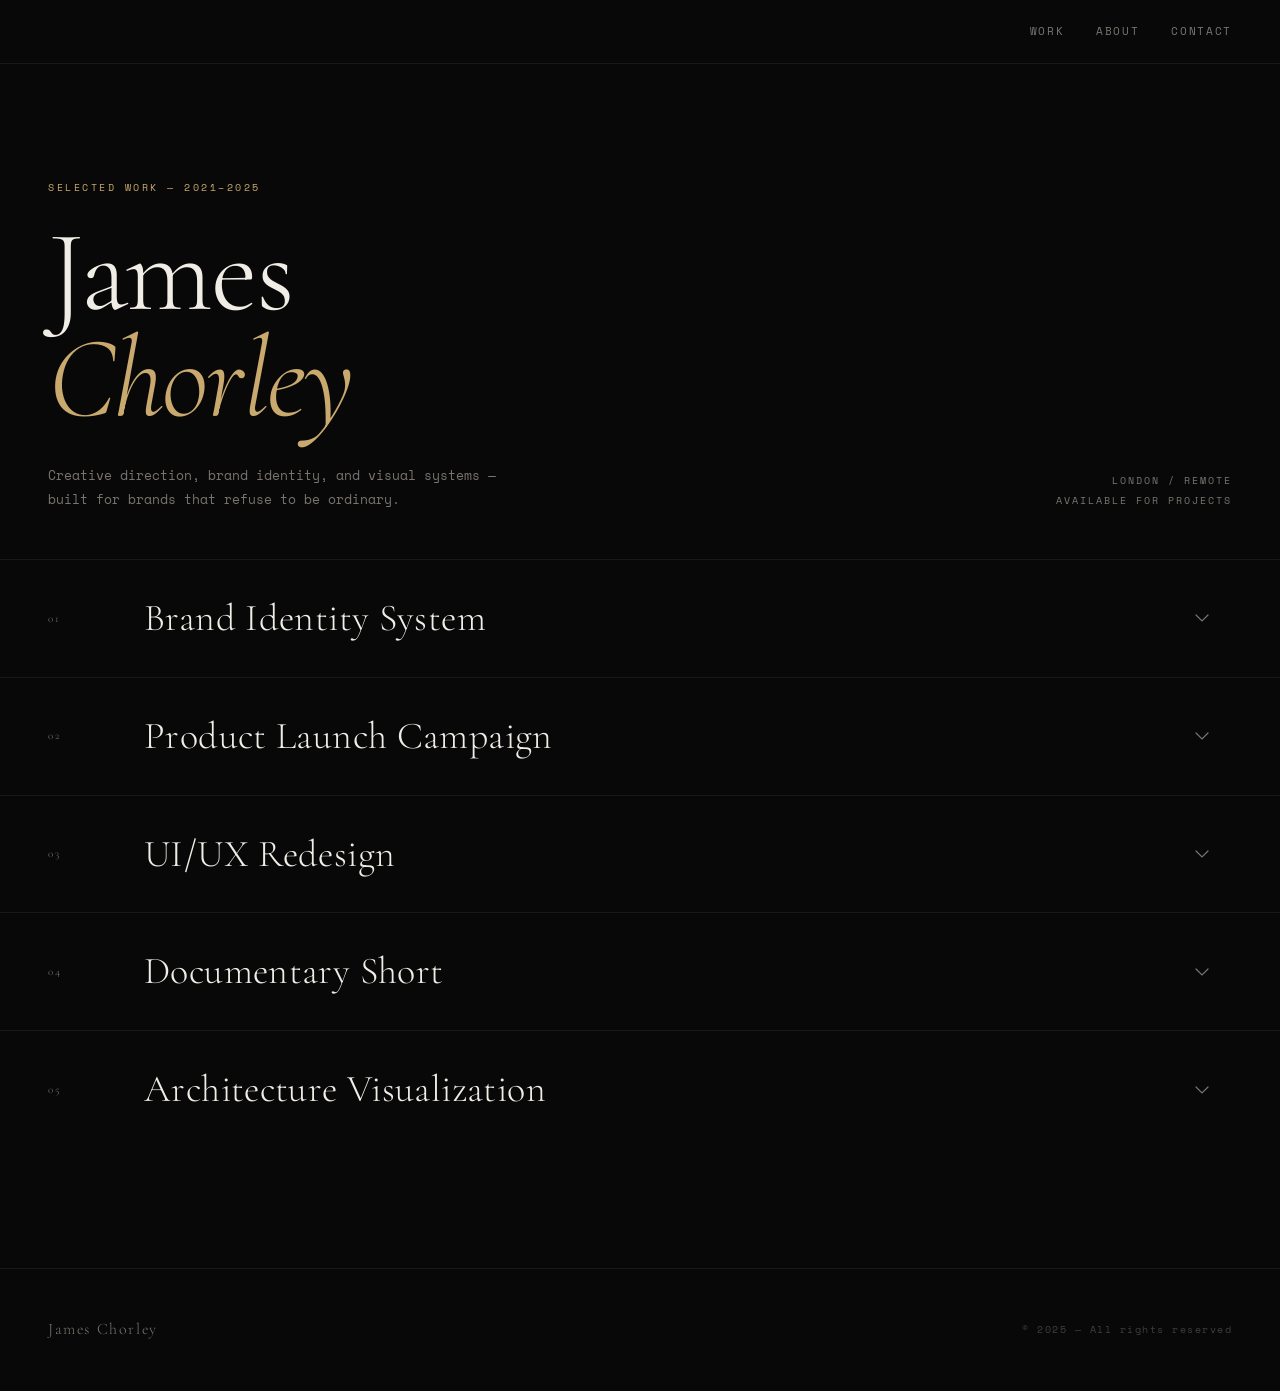
==== commit cb4b5137: "Make header scroll with page, collapse all projects by default Remove fixed positioning and frosted-" ====
--- a/index.html
+++ b/index.html
@@ -33,36 +33,7 @@
       font-size: 13px;
       line-height: 1.6;
       overflow-x: hidden;
-      cursor: none;
-    }
-
-    /* ── Custom Cursor ─────────────────────────────────────────────── */
-    #cursor-dot {
-      position: fixed;
-      width: 6px; height: 6px;
-      background: var(--gold);
-      border-radius: 50%;
-      pointer-events: none;
-      z-index: 9999;
-      transform: translate(-50%, -50%);
-      transition: transform 0.1s ease, opacity 0.3s;
-    }
-    #cursor-ring {
-      position: fixed;
-      width: 32px; height: 32px;
-      border: 1px solid rgba(201,169,110,0.5);
-      border-radius: 50%;
-      pointer-events: none;
-      z-index: 9998;
-      transform: translate(-50%, -50%);
-      transition: transform 0.18s ease, width 0.3s ease, height 0.3s ease, opacity 0.3s;
-    }
-    body:has(a:hover) #cursor-ring,
-    body:has(button:hover) #cursor-ring,
-    body:has(.project-header:hover) #cursor-ring,
-    body:has(.media-item:hover) #cursor-ring {
-      width: 52px; height: 52px;
-      opacity: 0.6;
+      cursor: auto;
     }
 
     /* ── Scrollbar ─────────────────────────────────────────────────── */
@@ -73,32 +44,13 @@
 
     /* ── Site Header ───────────────────────────────────────────────── */
     #site-header {
-      position: fixed;
-      top: 0; left: 0; right: 0;
       height: var(--header-h);
       display: flex;
       align-items: center;
-      justify-content: space-between;
+      justify-content: flex-end;
       padding: 0 48px;
-      z-index: 100;
-      border-bottom: 1px solid transparent;
-      transition: border-color 0.4s, background 0.4s;
-    }
-    #site-header.scrolled {
-      border-color: var(--border);
-      background: rgba(8,8,8,0.92);
-      backdrop-filter: blur(12px);
-    }
-
-    .site-name {
-      font-family: 'Cormorant Garamond', serif;
-      font-size: 18px;
-      font-weight: 300;
-      letter-spacing: 0.12em;
-      color: var(--text);
-      text-decoration: none;
-    }
-    .site-name span { color: var(--gold); }
+      border-bottom: 1px solid var(--border);
+    }
 
     nav { display: flex; gap: 32px; align-items: center; }
     nav a {
@@ -113,26 +65,16 @@
 
     /* ── Hero ──────────────────────────────────────────────────────── */
     #hero {
-      min-height: 100vh;
+      min-height: 55vh;
       display: flex;
       flex-direction: column;
       justify-content: flex-end;
-      padding: 0 48px 80px;
+      padding: 0 48px 48px;
       position: relative;
       overflow: hidden;
     }
 
-    .hero-bg-line {
-      position: absolute;
-      top: 0; bottom: 0;
-      width: 1px;
-      background: var(--border);
-    }
-    .hero-bg-line:nth-child(1) { left: 25%; }
-    .hero-bg-line:nth-child(2) { left: 50%; }
-    .hero-bg-line:nth-child(3) { left: 75%; }
-
-    .hero-eyebrow {
+.hero-eyebrow {
       font-size: 10px;
       letter-spacing: 0.25em;
       text-transform: uppercase;
@@ -169,7 +111,7 @@
 
     .hero-meta {
       position: absolute;
-      bottom: 80px;
+      bottom: 48px;
       right: 48px;
       text-align: right;
       opacity: 0;
@@ -183,34 +125,6 @@
       line-height: 2;
     }
 
-    .scroll-hint {
-      position: absolute;
-      bottom: 32px;
-      left: 48px;
-      display: flex;
-      align-items: center;
-      gap: 12px;
-      font-size: 10px;
-      letter-spacing: 0.2em;
-      text-transform: uppercase;
-      color: var(--text-dim);
-      opacity: 0;
-      animation: fadeUp 1s 1.1s forwards;
-    }
-    .scroll-hint::before {
-      content: '';
-      display: block;
-      width: 40px;
-      height: 1px;
-      background: var(--gold);
-      animation: expandLine 1s 1.5s both;
-    }
-
-    @keyframes expandLine {
-      from { width: 0; opacity: 0; }
-      to   { width: 40px; opacity: 1; }
-    }
-
     @keyframes fadeUp {
       from { opacity: 0; transform: translateY(24px); }
       to   { opacity: 1; transform: translateY(0); }
@@ -219,23 +133,6 @@
     /* ── Projects Section ──────────────────────────────────────────── */
     #projects {
       padding: 0 0 120px;
-    }
-
-    .section-label {
-      display: flex;
-      align-items: center;
-      gap: 20px;
-      padding: 48px 48px 64px;
-      font-size: 10px;
-      letter-spacing: 0.25em;
-      text-transform: uppercase;
-      color: var(--text-dim);
-    }
-    .section-label::after {
-      content: '';
-      flex: 1;
-      height: 1px;
-      background: var(--border);
     }
 
     /* ── Individual Project ────────────────────────────────────────── */
@@ -246,7 +143,7 @@
 
     .project-header {
       display: grid;
-      grid-template-columns: 72px 1fr auto auto 40px;
+      grid-template-columns: 72px 1fr 40px;
       align-items: center;
       gap: 24px;
       padding: 28px 48px;
@@ -276,29 +173,6 @@
     .project-header:hover .project-title { color: var(--gold); }
     .project.expanded .project-title { color: var(--gold); }
 
-    .project-year {
-      font-size: 10px;
-      letter-spacing: 0.15em;
-      color: var(--text-dim);
-      white-space: nowrap;
-    }
-
-    .project-tags {
-      display: flex;
-      gap: 8px;
-      flex-wrap: wrap;
-      justify-content: flex-end;
-    }
-    .tag {
-      font-size: 9px;
-      letter-spacing: 0.15em;
-      text-transform: uppercase;
-      color: var(--gold);
-      border: 1px solid var(--gold-dim);
-      padding: 3px 8px;
-      border-radius: 1px;
-    }
-
     .toggle-arrow {
       width: 20px;
       height: 20px;
@@ -313,23 +187,6 @@
       transform: rotate(180deg);
       color: var(--gold);
     }
-
-    /* Ghost number */
-    .project-ghost-num {
-      position: absolute;
-      right: 80px;
-      top: 50%;
-      transform: translateY(-50%);
-      font-family: 'Cormorant Garamond', serif;
-      font-size: 120px;
-      font-weight: 300;
-      color: rgba(201,169,110,0.04);
-      line-height: 1;
-      pointer-events: none;
-      user-select: none;
-      transition: color 0.4s;
-    }
-    .project.expanded .project-ghost-num { color: rgba(201,169,110,0.07); }
 
     /* ── Project Body ──────────────────────────────────────────────── */
     .project-body {
@@ -580,28 +437,12 @@
       color: rgba(122,117,112,0.5);
     }
 
-    /* ── Grain overlay ─────────────────────────────────────────────── */
-    body::after {
-      content: '';
-      position: fixed;
-      inset: 0;
-      pointer-events: none;
-      z-index: 9000;
-      opacity: 0.025;
-      background-image: url("data:image/svg+xml,%3Csvg viewBox='0 0 256 256' xmlns='http://www.w3.org/2000/svg'%3E%3Cfilter id='noise'%3E%3CfeTurbulence type='fractalNoise' baseFrequency='0.9' numOctaves='4' stitchTiles='stitch'/%3E%3C/filter%3E%3Crect width='100%25' height='100%25' filter='url(%23noise)'/%3E%3C/svg%3E");
-      background-size: 256px 256px;
-    }
   </style>
 </head>
 <body>
 
-  <!-- Custom cursor -->
-  <div id="cursor-dot"></div>
-  <div id="cursor-ring"></div>
-
   <!-- ── Site Header ── -->
   <header id="site-header">
-    <a class="site-name" href="#hero">James <span>Chorley</span></a>
     <nav>
       <a href="#projects">Work</a>
       <a href="#about">About</a>
@@ -611,10 +452,6 @@
 
   <!-- ── Hero ── -->
   <section id="hero">
-    <div class="hero-bg-line"></div>
-    <div class="hero-bg-line"></div>
-    <div class="hero-bg-line"></div>
-
     <p class="hero-eyebrow">Selected Work — 2021–2025</p>
     <h1 class="hero-name">James<br><em>Chorley</em></h1>
     <p class="hero-tagline">
@@ -626,31 +463,21 @@
       <p>London / Remote</p>
       <p>Available for projects</p>
     </div>
-
-    <div class="scroll-hint">Scroll to explore</div>
   </section>
 
   <!-- ── Projects ── -->
   <section id="projects">
-    <p class="section-label">Selected Projects</p>
 
     <!-- Project 1 -->
     <article class="project" id="project-1">
       <div class="project-header" onclick="toggleProject(this)">
         <span class="project-number">01</span>
         <h2 class="project-title">Brand Identity System</h2>
-        <span class="project-year">2024</span>
-        <div class="project-tags">
-          <span class="tag">Branding</span>
-          <span class="tag">Identity</span>
-          <span class="tag">Print</span>
-        </div>
         <div class="toggle-arrow">
           <svg width="14" height="8" viewBox="0 0 14 8" fill="none">
             <path d="M1 1L7 7L13 1" stroke="currentColor" stroke-width="1.2" stroke-linecap="round"/>
           </svg>
         </div>
-        <span class="project-ghost-num">01</span>
       </div>
       <div class="project-body">
         <div class="project-body-inner">
@@ -663,32 +490,32 @@
             <div class="media-fade media-fade-left"></div>
             <div class="media-fade media-fade-right"></div>
             <div class="media-scroll" onscroll="updateFades(this)">
-              <div class="media-item" data-src="https://picsum.photos/seed/brand1/480/280" data-caption="Logo mark — primary lockup" data-type="image" onclick="openLightbox(this)">
+              <div class="media-item" data-src="https://picsum.photos/seed/brand1/1400/900" data-caption="Logo mark — primary lockup" data-type="image" onclick="openLightbox(this)">
                 <img src="https://picsum.photos/seed/brand1/480/280" alt="Logo mark" loading="lazy" />
                 <div class="media-item-overlay"></div>
                 <div class="media-caption">Logo mark — primary lockup</div>
               </div>
-              <div class="media-item" data-src="https://picsum.photos/seed/brand2/360/280" data-caption="Colour palette application" data-type="image" onclick="openLightbox(this)">
+              <div class="media-item" data-src="https://picsum.photos/seed/brand2/1400/900" data-caption="Colour palette application" data-type="image" onclick="openLightbox(this)">
                 <img src="https://picsum.photos/seed/brand2/360/280" alt="Colour palette" loading="lazy" />
                 <div class="media-item-overlay"></div>
                 <div class="media-caption">Colour palette application</div>
               </div>
-              <div class="media-item" data-src="https://picsum.photos/seed/brand3/500/280" data-caption="Typography system" data-type="image" onclick="openLightbox(this)">
+              <div class="media-item" data-src="https://picsum.photos/seed/brand3/1400/900" data-caption="Typography system" data-type="image" onclick="openLightbox(this)">
                 <img src="https://picsum.photos/seed/brand3/500/280" alt="Typography" loading="lazy" />
                 <div class="media-item-overlay"></div>
                 <div class="media-caption">Typography system</div>
               </div>
-              <div class="media-item" data-src="https://picsum.photos/seed/brand4/420/280" data-caption="Print collateral suite" data-type="image" onclick="openLightbox(this)">
+              <div class="media-item" data-src="https://picsum.photos/seed/brand4/1400/900" data-caption="Print collateral suite" data-type="image" onclick="openLightbox(this)">
                 <img src="https://picsum.photos/seed/brand4/420/280" alt="Print collateral" loading="lazy" />
                 <div class="media-item-overlay"></div>
                 <div class="media-caption">Print collateral suite</div>
               </div>
-              <div class="media-item" data-src="https://picsum.photos/seed/brand5/460/280" data-caption="Environmental signage" data-type="image" onclick="openLightbox(this)">
+              <div class="media-item" data-src="https://picsum.photos/seed/brand5/1400/900" data-caption="Environmental signage" data-type="image" onclick="openLightbox(this)">
                 <img src="https://picsum.photos/seed/brand5/460/280" alt="Signage" loading="lazy" />
                 <div class="media-item-overlay"></div>
                 <div class="media-caption">Environmental signage</div>
               </div>
-              <div class="media-item" data-src="https://picsum.photos/seed/brand6/380/280" data-caption="Brand book cover" data-type="image" onclick="openLightbox(this)">
+              <div class="media-item" data-src="https://picsum.photos/seed/brand6/1400/900" data-caption="Brand book cover" data-type="image" onclick="openLightbox(this)">
                 <img src="https://picsum.photos/seed/brand6/380/280" alt="Brand book" loading="lazy" />
                 <div class="media-item-overlay"></div>
                 <div class="media-caption">Brand book cover</div>
@@ -704,18 +531,11 @@
       <div class="project-header" onclick="toggleProject(this)">
         <span class="project-number">02</span>
         <h2 class="project-title">Product Launch Campaign</h2>
-        <span class="project-year">2024</span>
-        <div class="project-tags">
-          <span class="tag">Campaign</span>
-          <span class="tag">Art Direction</span>
-          <span class="tag">Film</span>
-        </div>
         <div class="toggle-arrow">
           <svg width="14" height="8" viewBox="0 0 14 8" fill="none">
             <path d="M1 1L7 7L13 1" stroke="currentColor" stroke-width="1.2" stroke-linecap="round"/>
           </svg>
         </div>
-        <span class="project-ghost-num">02</span>
       </div>
       <div class="project-body">
         <div class="project-body-inner">
@@ -728,12 +548,12 @@
             <div class="media-fade media-fade-left"></div>
             <div class="media-fade media-fade-right"></div>
             <div class="media-scroll" onscroll="updateFades(this)">
-              <div class="media-item" data-src="https://picsum.photos/seed/camp1/480/280" data-caption="Campaign key visual" data-type="image" onclick="openLightbox(this)">
+              <div class="media-item" data-src="https://picsum.photos/seed/camp1/1400/900" data-caption="Campaign key visual" data-type="image" onclick="openLightbox(this)">
                 <img src="https://picsum.photos/seed/camp1/480/280" alt="Key visual" loading="lazy" />
                 <div class="media-item-overlay"></div>
                 <div class="media-caption">Campaign key visual</div>
               </div>
-              <div class="media-item" data-src="https://picsum.photos/seed/camp2/360/280" data-caption="OOH billboard" data-type="image" onclick="openLightbox(this)">
+              <div class="media-item" data-src="https://picsum.photos/seed/camp2/1400/900" data-caption="OOH billboard" data-type="image" onclick="openLightbox(this)">
                 <img src="https://picsum.photos/seed/camp2/360/280" alt="Billboard" loading="lazy" />
                 <div class="media-item-overlay"></div>
                 <div class="media-caption">OOH billboard</div>
@@ -748,7 +568,7 @@
                 </div>
                 <div class="media-caption">Hero film — 60s cut</div>
               </div>
-              <div class="media-item" data-src="https://picsum.photos/seed/camp3/440/280" data-caption="Editorial spread" data-type="image" onclick="openLightbox(this)">
+              <div class="media-item" data-src="https://picsum.photos/seed/camp3/1400/900" data-caption="Editorial spread" data-type="image" onclick="openLightbox(this)">
                 <img src="https://picsum.photos/seed/camp3/440/280" alt="Editorial" loading="lazy" />
                 <div class="media-item-overlay"></div>
                 <div class="media-caption">Editorial spread</div>
@@ -774,18 +594,11 @@
       <div class="project-header" onclick="toggleProject(this)">
         <span class="project-number">03</span>
         <h2 class="project-title">UI/UX Redesign</h2>
-        <span class="project-year">2023</span>
-        <div class="project-tags">
-          <span class="tag">Product Design</span>
-          <span class="tag">UX</span>
-          <span class="tag">Systems</span>
-        </div>
         <div class="toggle-arrow">
           <svg width="14" height="8" viewBox="0 0 14 8" fill="none">
             <path d="M1 1L7 7L13 1" stroke="currentColor" stroke-width="1.2" stroke-linecap="round"/>
           </svg>
         </div>
-        <span class="project-ghost-num">03</span>
       </div>
       <div class="project-body">
         <div class="project-body-inner">
@@ -798,32 +611,32 @@
             <div class="media-fade media-fade-left"></div>
             <div class="media-fade media-fade-right"></div>
             <div class="media-scroll" onscroll="updateFades(this)">
-              <div class="media-item" data-src="https://picsum.photos/seed/ui1/500/280" data-caption="Dashboard — redesigned" data-type="image" onclick="openLightbox(this)">
+              <div class="media-item" data-src="https://picsum.photos/seed/ui1/1400/900" data-caption="Dashboard — redesigned" data-type="image" onclick="openLightbox(this)">
                 <img src="https://picsum.photos/seed/ui1/500/280" alt="Dashboard" loading="lazy" />
                 <div class="media-item-overlay"></div>
                 <div class="media-caption">Dashboard — redesigned</div>
               </div>
-              <div class="media-item" data-src="https://picsum.photos/seed/ui2/380/280" data-caption="Onboarding flow" data-type="image" onclick="openLightbox(this)">
+              <div class="media-item" data-src="https://picsum.photos/seed/ui2/1400/900" data-caption="Onboarding flow" data-type="image" onclick="openLightbox(this)">
                 <img src="https://picsum.photos/seed/ui2/380/280" alt="Onboarding" loading="lazy" />
                 <div class="media-item-overlay"></div>
                 <div class="media-caption">Onboarding flow</div>
               </div>
-              <div class="media-item" data-src="https://picsum.photos/seed/ui3/460/280" data-caption="Component library" data-type="image" onclick="openLightbox(this)">
+              <div class="media-item" data-src="https://picsum.photos/seed/ui3/1400/900" data-caption="Component library" data-type="image" onclick="openLightbox(this)">
                 <img src="https://picsum.photos/seed/ui3/460/280" alt="Components" loading="lazy" />
                 <div class="media-item-overlay"></div>
                 <div class="media-caption">Component library</div>
               </div>
-              <div class="media-item" data-src="https://picsum.photos/seed/ui4/420/280" data-caption="Mobile views" data-type="image" onclick="openLightbox(this)">
+              <div class="media-item" data-src="https://picsum.photos/seed/ui4/1400/900" data-caption="Mobile views" data-type="image" onclick="openLightbox(this)">
                 <img src="https://picsum.photos/seed/ui4/420/280" alt="Mobile" loading="lazy" />
                 <div class="media-item-overlay"></div>
                 <div class="media-caption">Mobile views</div>
               </div>
-              <div class="media-item" data-src="https://picsum.photos/seed/ui5/400/280" data-caption="Before / after comparison" data-type="image" onclick="openLightbox(this)">
+              <div class="media-item" data-src="https://picsum.photos/seed/ui5/1400/900" data-caption="Before / after comparison" data-type="image" onclick="openLightbox(this)">
                 <img src="https://picsum.photos/seed/ui5/400/280" alt="Before after" loading="lazy" />
                 <div class="media-item-overlay"></div>
                 <div class="media-caption">Before / after comparison</div>
               </div>
-              <div class="media-item" data-src="https://picsum.photos/seed/ui6/480/280" data-caption="Design system documentation" data-type="image" onclick="openLightbox(this)">
+              <div class="media-item" data-src="https://picsum.photos/seed/ui6/1400/900" data-caption="Design system documentation" data-type="image" onclick="openLightbox(this)">
                 <img src="https://picsum.photos/seed/ui6/480/280" alt="Design system" loading="lazy" />
                 <div class="media-item-overlay"></div>
                 <div class="media-caption">Design system documentation</div>
@@ -839,18 +652,11 @@
       <div class="project-header" onclick="toggleProject(this)">
         <span class="project-number">04</span>
         <h2 class="project-title">Documentary Short</h2>
-        <span class="project-year">2023</span>
-        <div class="project-tags">
-          <span class="tag">Film</span>
-          <span class="tag">Direction</span>
-          <span class="tag">Post</span>
-        </div>
         <div class="toggle-arrow">
           <svg width="14" height="8" viewBox="0 0 14 8" fill="none">
             <path d="M1 1L7 7L13 1" stroke="currentColor" stroke-width="1.2" stroke-linecap="round"/>
           </svg>
         </div>
-        <span class="project-ghost-num">04</span>
       </div>
       <div class="project-body">
         <div class="project-body-inner">
@@ -873,12 +679,12 @@
                 </div>
                 <div class="media-caption">Documentary trailer — 2:30</div>
               </div>
-              <div class="media-item" data-src="https://picsum.photos/seed/doc1/380/280" data-caption="Still — Act I, Kiln firing" data-type="image" onclick="openLightbox(this)">
+              <div class="media-item" data-src="https://picsum.photos/seed/doc1/1400/900" data-caption="Still — Act I, Kiln firing" data-type="image" onclick="openLightbox(this)">
                 <img src="https://picsum.photos/seed/doc1/380/280" alt="Still 1" loading="lazy" />
                 <div class="media-item-overlay"></div>
                 <div class="media-caption">Still — Act I, Kiln firing</div>
               </div>
-              <div class="media-item" data-src="https://picsum.photos/seed/doc2/460/280" data-caption="Still — Act II, Market" data-type="image" onclick="openLightbox(this)">
+              <div class="media-item" data-src="https://picsum.photos/seed/doc2/1400/900" data-caption="Still — Act II, Market" data-type="image" onclick="openLightbox(this)">
                 <img src="https://picsum.photos/seed/doc2/460/280" alt="Still 2" loading="lazy" />
                 <div class="media-item-overlay"></div>
                 <div class="media-caption">Still — Act II, Market</div>
@@ -893,7 +699,7 @@
                 </div>
                 <div class="media-caption">Extended scene — 4:15</div>
               </div>
-              <div class="media-item" data-src="https://picsum.photos/seed/doc3/400/280" data-caption="Still — Act III, Reflection" data-type="image" onclick="openLightbox(this)">
+              <div class="media-item" data-src="https://picsum.photos/seed/doc3/1400/900" data-caption="Still — Act III, Reflection" data-type="image" onclick="openLightbox(this)">
                 <img src="https://picsum.photos/seed/doc3/400/280" alt="Still 3" loading="lazy" />
                 <div class="media-item-overlay"></div>
                 <div class="media-caption">Still — Act III, Reflection</div>
@@ -909,18 +715,11 @@
       <div class="project-header" onclick="toggleProject(this)">
         <span class="project-number">05</span>
         <h2 class="project-title">Architecture Visualization</h2>
-        <span class="project-year">2022</span>
-        <div class="project-tags">
-          <span class="tag">CGI</span>
-          <span class="tag">Viz</span>
-          <span class="tag">Spatial</span>
-        </div>
         <div class="toggle-arrow">
           <svg width="14" height="8" viewBox="0 0 14 8" fill="none">
             <path d="M1 1L7 7L13 1" stroke="currentColor" stroke-width="1.2" stroke-linecap="round"/>
           </svg>
         </div>
-        <span class="project-ghost-num">05</span>
       </div>
       <div class="project-body">
         <div class="project-body-inner">
@@ -933,37 +732,37 @@
             <div class="media-fade media-fade-left"></div>
             <div class="media-fade media-fade-right"></div>
             <div class="media-scroll" onscroll="updateFades(this)">
-              <div class="media-item" data-src="https://picsum.photos/seed/arch1/500/280" data-caption="Exterior — golden hour" data-type="image" onclick="openLightbox(this)">
+              <div class="media-item" data-src="https://picsum.photos/seed/arch1/1400/900" data-caption="Exterior — golden hour" data-type="image" onclick="openLightbox(this)">
                 <img src="https://picsum.photos/seed/arch1/500/280" alt="Exterior" loading="lazy" />
                 <div class="media-item-overlay"></div>
                 <div class="media-caption">Exterior — golden hour</div>
               </div>
-              <div class="media-item" data-src="https://picsum.photos/seed/arch2/420/280" data-caption="Lobby interior" data-type="image" onclick="openLightbox(this)">
+              <div class="media-item" data-src="https://picsum.photos/seed/arch2/1400/900" data-caption="Lobby interior" data-type="image" onclick="openLightbox(this)">
                 <img src="https://picsum.photos/seed/arch2/420/280" alt="Lobby" loading="lazy" />
                 <div class="media-item-overlay"></div>
                 <div class="media-caption">Lobby interior</div>
               </div>
-              <div class="media-item" data-src="https://picsum.photos/seed/arch3/380/280" data-caption="Penthouse — living room" data-type="image" onclick="openLightbox(this)">
+              <div class="media-item" data-src="https://picsum.photos/seed/arch3/1400/900" data-caption="Penthouse — living room" data-type="image" onclick="openLightbox(this)">
                 <img src="https://picsum.photos/seed/arch3/380/280" alt="Penthouse" loading="lazy" />
                 <div class="media-item-overlay"></div>
                 <div class="media-caption">Penthouse — living room</div>
               </div>
-              <div class="media-item" data-src="https://picsum.photos/seed/arch4/460/280" data-caption="Aerial overview" data-type="image" onclick="openLightbox(this)">
+              <div class="media-item" data-src="https://picsum.photos/seed/arch4/1400/900" data-caption="Aerial overview" data-type="image" onclick="openLightbox(this)">
                 <img src="https://picsum.photos/seed/arch4/460/280" alt="Aerial" loading="lazy" />
                 <div class="media-item-overlay"></div>
                 <div class="media-caption">Aerial overview</div>
               </div>
-              <div class="media-item" data-src="https://picsum.photos/seed/arch5/400/280" data-caption="Street level — dusk" data-type="image" onclick="openLightbox(this)">
+              <div class="media-item" data-src="https://picsum.photos/seed/arch5/1400/900" data-caption="Street level — dusk" data-type="image" onclick="openLightbox(this)">
                 <img src="https://picsum.photos/seed/arch5/400/280" alt="Street" loading="lazy" />
                 <div class="media-item-overlay"></div>
                 <div class="media-caption">Street level — dusk</div>
               </div>
-              <div class="media-item" data-src="https://picsum.photos/seed/arch6/440/280" data-caption="Bedroom — natural light" data-type="image" onclick="openLightbox(this)">
+              <div class="media-item" data-src="https://picsum.photos/seed/arch6/1400/900" data-caption="Bedroom — natural light" data-type="image" onclick="openLightbox(this)">
                 <img src="https://picsum.photos/seed/arch6/440/280" alt="Bedroom" loading="lazy" />
                 <div class="media-item-overlay"></div>
                 <div class="media-caption">Bedroom — natural light</div>
               </div>
-              <div class="media-item" data-src="https://picsum.photos/seed/arch7/480/280" data-caption="Rooftop terrace" data-type="image" onclick="openLightbox(this)">
+              <div class="media-item" data-src="https://picsum.photos/seed/arch7/1400/900" data-caption="Rooftop terrace" data-type="image" onclick="openLightbox(this)">
                 <img src="https://picsum.photos/seed/arch7/480/280" alt="Rooftop" loading="lazy" />
                 <div class="media-item-overlay"></div>
                 <div class="media-caption">Rooftop terrace</div>
@@ -1005,31 +804,6 @@
   </footer>
 
   <script>
-    /* ── Cursor ──────────────────────────────────────────────────── */
-    const dot  = document.getElementById('cursor-dot');
-    const ring = document.getElementById('cursor-ring');
-    let mx = 0, my = 0, rx = 0, ry = 0;
-
-    document.addEventListener('mousemove', e => {
-      mx = e.clientX; my = e.clientY;
-      dot.style.left = mx + 'px';
-      dot.style.top  = my + 'px';
-    });
-
-    (function animCursor() {
-      rx += (mx - rx) * 0.12;
-      ry += (my - ry) * 0.12;
-      ring.style.left = rx + 'px';
-      ring.style.top  = ry + 'px';
-      requestAnimationFrame(animCursor);
-    })();
-
-    /* ── Header scroll state ─────────────────────────────────────── */
-    const header = document.getElementById('site-header');
-    window.addEventListener('scroll', () => {
-      header.classList.toggle('scrolled', window.scrollY > 40);
-    }, { passive: true });
-
     /* ── Project toggle ──────────────────────────────────────────── */
     function toggleProject(headerEl) {
       const project = headerEl.closest('.project');
@@ -1156,26 +930,6 @@
       if (e.target === lb) closeLightbox();
     });
 
-    /* ── Auto-expand first project ───────────────────────────────── */
-    (function init() {
-      const first = document.querySelector('.project');
-      if (first) {
-        first.classList.add('expanded');
-        const body = first.querySelector('.project-body');
-        // Use a small delay so DOM is ready for scrollHeight
-        requestAnimationFrame(() => {
-          requestAnimationFrame(() => {
-            body.style.maxHeight = body.scrollHeight + 'px';
-            animateMediaItems(first);
-            setTimeout(() => {
-              if (first.classList.contains('expanded')) {
-                body.style.maxHeight = body.scrollHeight + 'px';
-              }
-            }, 600);
-          });
-        });
-      }
-    })();
   </script>
 </body>
 </html>
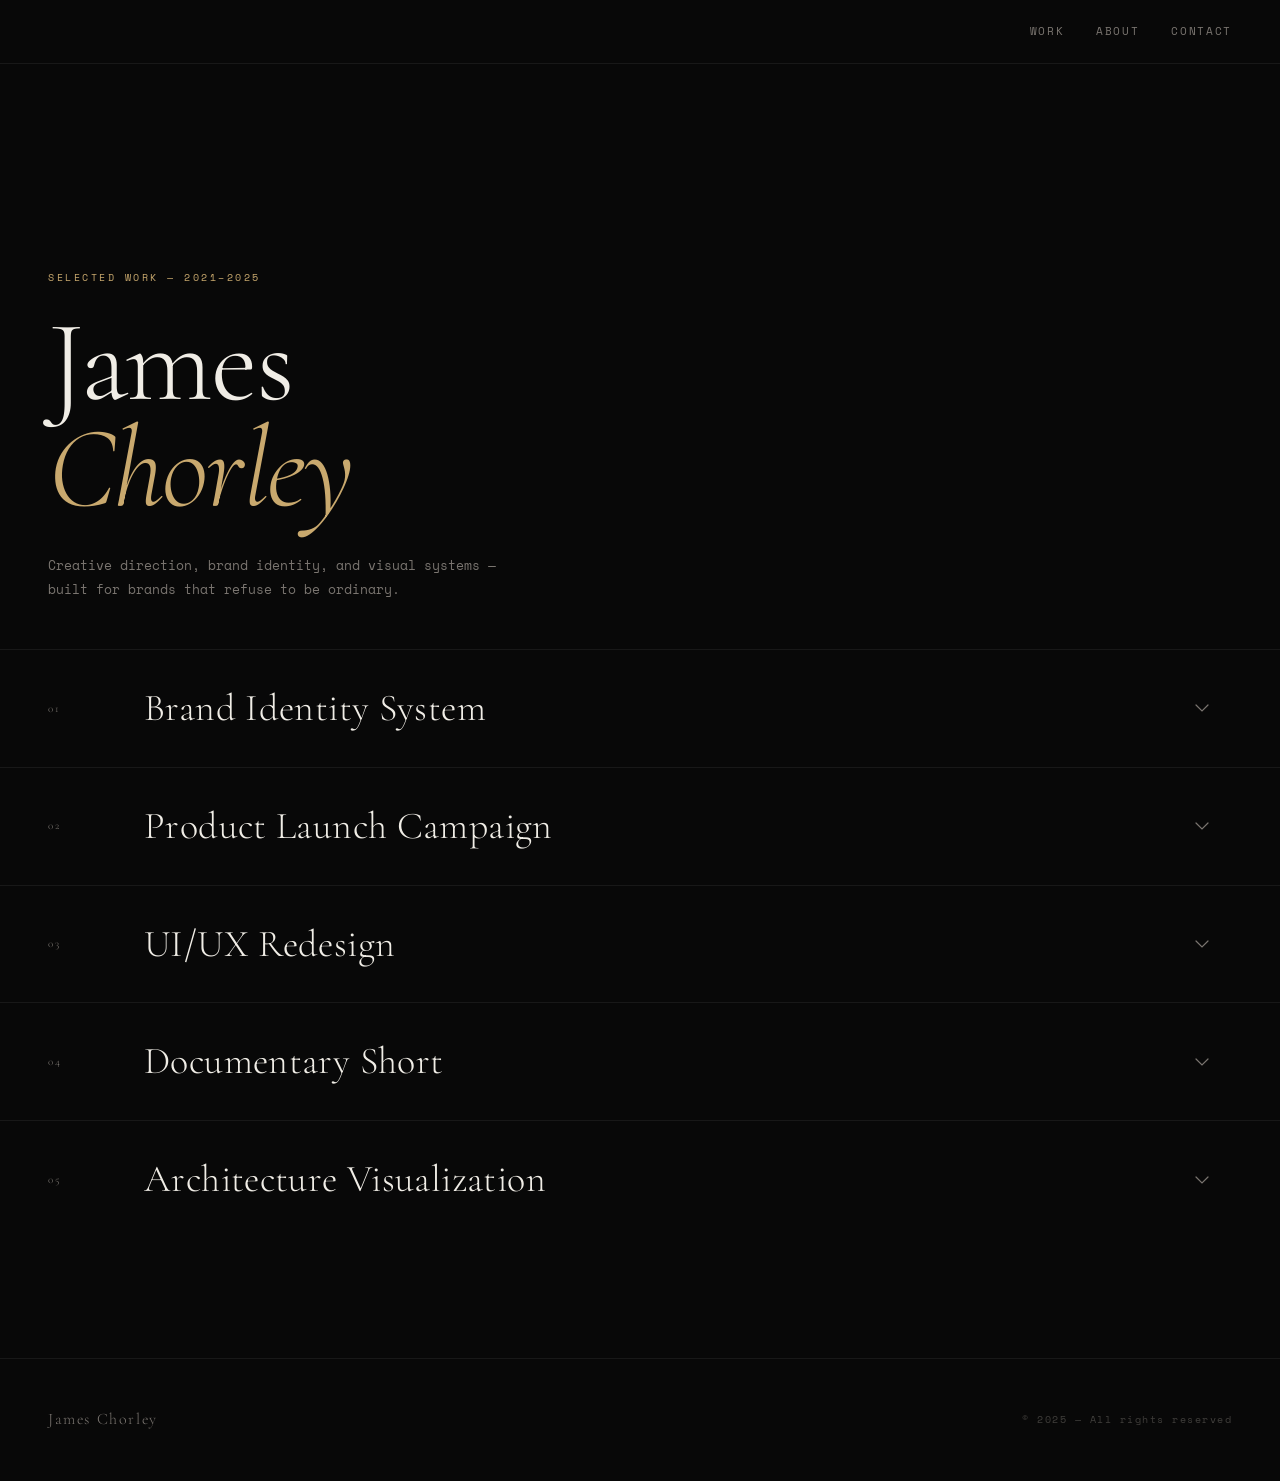
==== commit 54141a3c: "Remove hero meta block, delete old standalone project pages, update CLAUDE.md - Remove "London / Rem" ====
--- a/index.html
+++ b/index.html
@@ -6,438 +6,8 @@
   <title>James Chorley — Portfolio</title>
   <link rel="preconnect" href="https://fonts.googleapis.com" />
   <link rel="preconnect" href="https://fonts.gstatic.com" crossorigin />
-  <link href="https://fonts.googleapis.com/css2?family=Cormorant+Garamond:ital,wght@0,300;0,400;0,500;0,600;1,300;1,400&family=Space+Mono:ital,wght@0,400;0,700;1,400&display=swap" rel="stylesheet" />
-  <style>
-    /* ── Reset & Base ─────────────────────────────────────────────── */
-    *, *::before, *::after { box-sizing: border-box; margin: 0; padding: 0; }
-
-    :root {
-      --bg:          #080808;
-      --bg-surface:  #0f0f0f;
-      --text:        #f0ede6;
-      --text-dim:    #7a7570;
-      --gold:        #c9a96e;
-      --gold-dim:    rgba(201, 169, 110, 0.15);
-      --gold-glow:   rgba(201, 169, 110, 0.06);
-      --border:      rgba(240, 237, 230, 0.07);
-      --scroll-h:    280px;
-      --header-h:    64px;
-    }
-
-    html { scroll-behavior: smooth; }
-
-    body {
-      background: var(--bg);
-      color: var(--text);
-      font-family: 'Space Mono', monospace;
-      font-size: 13px;
-      line-height: 1.6;
-      overflow-x: hidden;
-      cursor: auto;
-    }
-
-    /* ── Scrollbar ─────────────────────────────────────────────────── */
-    ::-webkit-scrollbar { width: 3px; height: 3px; }
-    ::-webkit-scrollbar-track { background: transparent; }
-    ::-webkit-scrollbar-thumb { background: var(--gold-dim); border-radius: 2px; }
-    ::-webkit-scrollbar-thumb:hover { background: rgba(201,169,110,0.4); }
-
-    /* ── Site Header ───────────────────────────────────────────────── */
-    #site-header {
-      height: var(--header-h);
-      display: flex;
-      align-items: center;
-      justify-content: flex-end;
-      padding: 0 48px;
-      border-bottom: 1px solid var(--border);
-    }
-
-    nav { display: flex; gap: 32px; align-items: center; }
-    nav a {
-      color: var(--text-dim);
-      text-decoration: none;
-      font-size: 11px;
-      letter-spacing: 0.15em;
-      text-transform: uppercase;
-      transition: color 0.2s;
-    }
-    nav a:hover { color: var(--gold); }
-
-    /* ── Hero ──────────────────────────────────────────────────────── */
-    #hero {
-      min-height: 55vh;
-      display: flex;
-      flex-direction: column;
-      justify-content: flex-end;
-      padding: 0 48px 48px;
-      position: relative;
-      overflow: hidden;
-    }
-
-.hero-eyebrow {
-      font-size: 10px;
-      letter-spacing: 0.25em;
-      text-transform: uppercase;
-      color: var(--gold);
-      margin-bottom: 24px;
-      opacity: 0;
-      animation: fadeUp 0.8s 0.3s forwards;
-    }
-
-    .hero-name {
-      font-family: 'Cormorant Garamond', serif;
-      font-size: clamp(56px, 9vw, 130px);
-      font-weight: 300;
-      line-height: 0.92;
-      letter-spacing: -0.02em;
-      color: var(--text);
-      opacity: 0;
-      animation: fadeUp 0.9s 0.5s forwards;
-    }
-    .hero-name em {
-      font-style: italic;
-      color: var(--gold);
-    }
-
-    .hero-tagline {
-      margin-top: 32px;
-      max-width: 460px;
-      font-size: 13px;
-      line-height: 1.8;
-      color: var(--text-dim);
-      opacity: 0;
-      animation: fadeUp 0.9s 0.7s forwards;
-    }
-
-    .hero-meta {
-      position: absolute;
-      bottom: 48px;
-      right: 48px;
-      text-align: right;
-      opacity: 0;
-      animation: fadeUp 0.9s 0.9s forwards;
-    }
-    .hero-meta p {
-      font-size: 10px;
-      letter-spacing: 0.2em;
-      text-transform: uppercase;
-      color: var(--text-dim);
-      line-height: 2;
-    }
-
-    @keyframes fadeUp {
-      from { opacity: 0; transform: translateY(24px); }
-      to   { opacity: 1; transform: translateY(0); }
-    }
-
-    /* ── Projects Section ──────────────────────────────────────────── */
-    #projects {
-      padding: 0 0 120px;
-    }
-
-    /* ── Individual Project ────────────────────────────────────────── */
-    .project {
-      border-top: 1px solid var(--border);
-      position: relative;
-    }
-
-    .project-header {
-      display: grid;
-      grid-template-columns: 72px 1fr 40px;
-      align-items: center;
-      gap: 24px;
-      padding: 28px 48px;
-      cursor: pointer;
-      position: relative;
-      transition: background 0.3s;
-      user-select: none;
-    }
-    .project-header:hover { background: rgba(201,169,110,0.025); }
-
-    .project-number {
-      font-family: 'Cormorant Garamond', serif;
-      font-size: 11px;
-      font-weight: 300;
-      letter-spacing: 0.15em;
-      color: var(--text-dim);
-    }
-
-    .project-title {
-      font-family: 'Cormorant Garamond', serif;
-      font-size: clamp(22px, 3.5vw, 38px);
-      font-weight: 300;
-      letter-spacing: 0.01em;
-      color: var(--text);
-      transition: color 0.3s;
-    }
-    .project-header:hover .project-title { color: var(--gold); }
-    .project.expanded .project-title { color: var(--gold); }
-
-    .toggle-arrow {
-      width: 20px;
-      height: 20px;
-      display: flex;
-      align-items: center;
-      justify-content: center;
-      color: var(--text-dim);
-      transition: transform 0.45s cubic-bezier(0.4, 0, 0.2, 1), color 0.3s;
-    }
-    .toggle-arrow svg { display: block; }
-    .project.expanded .toggle-arrow {
-      transform: rotate(180deg);
-      color: var(--gold);
-    }
-
-    /* ── Project Body ──────────────────────────────────────────────── */
-    .project-body {
-      max-height: 0;
-      overflow: hidden;
-      transition: max-height 0.55s cubic-bezier(0.4, 0, 0.2, 1);
-    }
-    .project-body-inner {
-      padding: 0 48px 48px;
-    }
-
-    .project-description {
-      max-width: 540px;
-      font-size: 13px;
-      line-height: 1.9;
-      color: var(--text-dim);
-      margin-bottom: 36px;
-    }
-    .project-description strong {
-      color: var(--text);
-      font-weight: 700;
-    }
-
-    /* ── Media Scroll ──────────────────────────────────────────────── */
-    .media-scroll-wrapper {
-      position: relative;
-    }
-
-    .media-fade {
-      position: absolute;
-      top: 0; bottom: 0;
-      width: 80px;
-      pointer-events: none;
-      z-index: 2;
-      transition: opacity 0.3s;
-    }
-    .media-fade-left {
-      left: 0;
-      background: linear-gradient(to right, var(--bg), transparent);
-      opacity: 0;
-    }
-    .media-fade-right {
-      right: 0;
-      background: linear-gradient(to left, var(--bg), transparent);
-      opacity: 1;
-    }
-
-    .media-scroll {
-      display: flex;
-      gap: 12px;
-      overflow-x: auto;
-      scroll-snap-type: x proximity;
-      padding-bottom: 12px;
-      -webkit-overflow-scrolling: touch;
-    }
-    .media-scroll::-webkit-scrollbar { height: 2px; }
-
-    .media-item {
-      flex-shrink: 0;
-      height: var(--scroll-h);
-      border-radius: 2px;
-      overflow: hidden;
-      position: relative;
-      cursor: pointer;
-      scroll-snap-align: start;
-      opacity: 0;
-      transform: translateY(12px);
-      transition: opacity 0.5s ease, transform 0.5s ease, box-shadow 0.3s ease;
-    }
-    .media-item.visible {
-      opacity: 1;
-      transform: translateY(0);
-    }
-    .media-item:hover {
-      box-shadow: 0 0 0 1px var(--gold-dim), 0 16px 40px rgba(0,0,0,0.6);
-    }
-
-    .media-item img,
-    .media-item video {
-      height: 100%;
-      width: auto;
-      display: block;
-      object-fit: cover;
-    }
-    .media-item.is-video img { width: 100%; }
-
-    .media-item-overlay {
-      position: absolute;
-      inset: 0;
-      background: rgba(8,8,8,0.0);
-      transition: background 0.3s;
-      display: flex;
-      align-items: center;
-      justify-content: center;
-    }
-    .media-item:hover .media-item-overlay { background: rgba(8,8,8,0.35); }
-
-    .play-icon {
-      opacity: 0;
-      transition: opacity 0.3s;
-      color: var(--text);
-    }
-    .is-video .play-icon { opacity: 0.7; }
-    .media-item:hover .play-icon { opacity: 1; }
-
-    .media-caption {
-      position: absolute;
-      bottom: 0; left: 0; right: 0;
-      padding: 20px 14px 12px;
-      background: linear-gradient(transparent, rgba(8,8,8,0.85));
-      font-size: 10px;
-      letter-spacing: 0.12em;
-      color: rgba(240,237,230,0.7);
-      transform: translateY(4px);
-      opacity: 0;
-      transition: transform 0.3s, opacity 0.3s;
-    }
-    .media-item:hover .media-caption {
-      transform: translateY(0);
-      opacity: 1;
-    }
-
-    /* ── Lightbox ──────────────────────────────────────────────────── */
-    #lightbox {
-      position: fixed;
-      inset: 0;
-      z-index: 1000;
-      background: rgba(5,5,5,0.97);
-      display: flex;
-      flex-direction: column;
-      align-items: center;
-      justify-content: center;
-      opacity: 0;
-      pointer-events: none;
-      transition: opacity 0.4s ease;
-    }
-    #lightbox.open {
-      opacity: 1;
-      pointer-events: all;
-    }
-
-    #lb-media-wrap {
-      position: relative;
-      max-width: calc(100vw - 160px);
-      max-height: calc(100vh - 160px);
-      display: flex;
-      align-items: center;
-      justify-content: center;
-    }
-
-    #lb-img {
-      max-width: 100%;
-      max-height: calc(100vh - 160px);
-      object-fit: contain;
-      border-radius: 2px;
-      display: block;
-    }
-    #lb-video {
-      max-width: 100%;
-      max-height: calc(100vh - 160px);
-      border-radius: 2px;
-      display: none;
-    }
-    #lightbox.showing-video #lb-img { display: none; }
-    #lightbox.showing-video #lb-video { display: block; }
-
-    #lb-top {
-      position: fixed;
-      top: 0; left: 0; right: 0;
-      padding: 20px 32px;
-      display: flex;
-      align-items: center;
-      justify-content: space-between;
-    }
-
-    #lb-counter {
-      font-size: 11px;
-      letter-spacing: 0.2em;
-      color: var(--text-dim);
-    }
-
-    #lb-close {
-      background: none;
-      border: none;
-      color: var(--text-dim);
-      cursor: pointer;
-      font-family: 'Space Mono', monospace;
-      font-size: 11px;
-      letter-spacing: 0.15em;
-      text-transform: uppercase;
-      padding: 8px 16px;
-      border: 1px solid var(--border);
-      transition: color 0.2s, border-color 0.2s;
-    }
-    #lb-close:hover { color: var(--gold); border-color: var(--gold-dim); }
-
-    #lb-caption {
-      position: fixed;
-      bottom: 0; left: 0; right: 0;
-      padding: 20px 32px;
-      text-align: center;
-      font-size: 11px;
-      letter-spacing: 0.12em;
-      color: var(--text-dim);
-    }
-
-    .lb-nav {
-      position: fixed;
-      top: 50%;
-      transform: translateY(-50%);
-      background: none;
-      border: 1px solid var(--border);
-      color: var(--text-dim);
-      cursor: pointer;
-      width: 52px;
-      height: 52px;
-      display: flex;
-      align-items: center;
-      justify-content: center;
-      transition: color 0.2s, border-color 0.2s, background 0.2s;
-    }
-    .lb-nav:hover {
-      color: var(--gold);
-      border-color: var(--gold-dim);
-      background: var(--gold-glow);
-    }
-    #lb-prev { left: 24px; }
-    #lb-next { right: 24px; }
-
-    /* ── Footer ────────────────────────────────────────────────────── */
-    footer {
-      border-top: 1px solid var(--border);
-      padding: 48px;
-      display: flex;
-      align-items: center;
-      justify-content: space-between;
-    }
-    .footer-name {
-      font-family: 'Cormorant Garamond', serif;
-      font-size: 16px;
-      font-weight: 300;
-      letter-spacing: 0.1em;
-      color: var(--text-dim);
-    }
-    .footer-copy {
-      font-size: 10px;
-      letter-spacing: 0.15em;
-      color: rgba(122,117,112,0.5);
-    }
-
-  </style>
+  <link rel="stylesheet" href="theme.css" />
+  <link rel="stylesheet" href="style.css" />
 </head>
 <body>
 
@@ -459,10 +29,6 @@
       that refuse to be ordinary.
     </p>
 
-    <div class="hero-meta">
-      <p>London / Remote</p>
-      <p>Available for projects</p>
-    </div>
   </section>
 
   <!-- ── Projects ── -->
--- a/theme.css
+++ b/theme.css
@@ -0,0 +1,24 @@
+/* Generated by Theme Editor — replace this file to retheme the portfolio */
+@import url('https://fonts.googleapis.com/css2?family=Cormorant+Garamond:ital,wght@0,300;0,400;0,500;0,600;1,300;1,400&family=Space+Mono:ital,wght@0,400;0,700;1,400&display=swap');
+
+:root {
+  /* Fonts */
+  --font-display: 'Cormorant Garamond', serif;
+  --font-ui:      'Space Mono', monospace;
+
+  /* Core colours */
+  --bg:          #080808;
+  --bg-surface:  #0f0f0f;
+  --text:        #f0ede6;
+  --text-dim:    #7a7570;
+  --gold:        #c9a96e;
+
+  /* Derived (auto-computed from core colours above) */
+  --gold-dim:    rgba(201, 169, 110, 0.15);
+  --gold-glow:   rgba(201, 169, 110, 0.06);
+  --border:      rgba(240, 237, 230, 0.07);
+
+  /* Layout constants */
+  --scroll-h:    280px;
+  --header-h:    64px;
+}
--- a/style.css
+++ b/style.css
@@ -0,0 +1,399 @@
+/* ── Reset & Base ─────────────────────────────────────────────── */
+*, *::before, *::after { box-sizing: border-box; margin: 0; padding: 0; }
+
+html { scroll-behavior: smooth; }
+
+body {
+  background: var(--bg);
+  color: var(--text);
+  font-family: var(--font-ui);
+  font-size: 13px;
+  line-height: 1.6;
+  overflow-x: hidden;
+  cursor: auto;
+}
+
+/* ── Scrollbar ─────────────────────────────────────────────────── */
+::-webkit-scrollbar { width: 3px; height: 3px; }
+::-webkit-scrollbar-track { background: transparent; }
+::-webkit-scrollbar-thumb { background: var(--gold-dim); border-radius: 2px; }
+::-webkit-scrollbar-thumb:hover { background: rgba(201,169,110,0.4); }
+
+/* ── Site Header ───────────────────────────────────────────────── */
+#site-header {
+  height: var(--header-h);
+  display: flex;
+  align-items: center;
+  justify-content: flex-end;
+  padding: 0 48px;
+  border-bottom: 1px solid var(--border);
+}
+
+nav { display: flex; gap: 32px; align-items: center; }
+nav a {
+  color: var(--text-dim);
+  text-decoration: none;
+  font-size: 11px;
+  letter-spacing: 0.15em;
+  text-transform: uppercase;
+  transition: color 0.2s;
+}
+nav a:hover { color: var(--gold); }
+
+/* ── Hero ──────────────────────────────────────────────────────── */
+#hero {
+  min-height: 65vh;
+  display: flex;
+  flex-direction: column;
+  justify-content: flex-end;
+  padding: 0 48px 48px;
+  position: relative;
+  overflow: hidden;
+}
+
+.hero-eyebrow {
+  font-size: 10px;
+  letter-spacing: 0.25em;
+  text-transform: uppercase;
+  color: var(--gold);
+  margin-bottom: 24px;
+  opacity: 0;
+  animation: fadeUp 0.8s 0.3s forwards;
+}
+
+.hero-name {
+  font-family: var(--font-display);
+  font-size: clamp(56px, 9vw, 130px);
+  font-weight: 300;
+  line-height: 0.92;
+  letter-spacing: -0.02em;
+  color: var(--text);
+  opacity: 0;
+  animation: fadeUp 0.9s 0.5s forwards;
+}
+.hero-name em {
+  font-style: italic;
+  color: var(--gold);
+}
+
+.hero-tagline {
+  margin-top: 32px;
+  max-width: 460px;
+  font-size: 13px;
+  line-height: 1.8;
+  color: var(--text-dim);
+  opacity: 0;
+  animation: fadeUp 0.9s 0.7s forwards;
+}
+
+@keyframes fadeUp {
+  from { opacity: 0; transform: translateY(24px); }
+  to   { opacity: 1; transform: translateY(0); }
+}
+
+/* ── Projects Section ──────────────────────────────────────────── */
+#projects {
+  padding: 0 0 120px;
+}
+
+/* ── Individual Project ────────────────────────────────────────── */
+.project {
+  border-top: 1px solid var(--border);
+  position: relative;
+}
+
+.project-header {
+  display: grid;
+  grid-template-columns: 72px 1fr 40px;
+  align-items: center;
+  gap: 24px;
+  padding: 28px 48px;
+  cursor: pointer;
+  position: relative;
+  transition: background 0.3s;
+  user-select: none;
+}
+.project-header:hover { background: rgba(201,169,110,0.025); }
+
+.project-number {
+  font-family: var(--font-display);
+  font-size: 11px;
+  font-weight: 300;
+  letter-spacing: 0.15em;
+  color: var(--text-dim);
+}
+
+.project-title {
+  font-family: var(--font-display);
+  font-size: clamp(22px, 3.5vw, 38px);
+  font-weight: 300;
+  letter-spacing: 0.01em;
+  color: var(--text);
+  transition: color 0.3s;
+}
+.project-header:hover .project-title { color: var(--gold); }
+.project.expanded .project-title { color: var(--gold); }
+
+.toggle-arrow {
+  width: 20px;
+  height: 20px;
+  display: flex;
+  align-items: center;
+  justify-content: center;
+  color: var(--text-dim);
+  transition: transform 0.45s cubic-bezier(0.4, 0, 0.2, 1), color 0.3s;
+}
+.toggle-arrow svg { display: block; }
+.project.expanded .toggle-arrow {
+  transform: rotate(180deg);
+  color: var(--gold);
+}
+
+/* ── Project Body ──────────────────────────────────────────────── */
+.project-body {
+  max-height: 0;
+  overflow: hidden;
+  transition: max-height 0.55s cubic-bezier(0.4, 0, 0.2, 1);
+}
+.project-body-inner {
+  padding: 0 48px 48px;
+}
+
+.project-description {
+  max-width: 540px;
+  font-size: 13px;
+  line-height: 1.9;
+  color: var(--text-dim);
+  margin-bottom: 36px;
+}
+.project-description strong {
+  color: var(--text);
+  font-weight: 700;
+}
+
+/* ── Media Scroll ──────────────────────────────────────────────── */
+.media-scroll-wrapper {
+  position: relative;
+}
+
+.media-fade {
+  position: absolute;
+  top: 0; bottom: 0;
+  width: 80px;
+  pointer-events: none;
+  z-index: 2;
+  transition: opacity 0.3s;
+}
+.media-fade-left {
+  left: 0;
+  background: linear-gradient(to right, var(--bg), transparent);
+  opacity: 0;
+}
+.media-fade-right {
+  right: 0;
+  background: linear-gradient(to left, var(--bg), transparent);
+  opacity: 1;
+}
+
+.media-scroll {
+  display: flex;
+  gap: 12px;
+  overflow-x: auto;
+  scroll-snap-type: x proximity;
+  padding-bottom: 12px;
+  -webkit-overflow-scrolling: touch;
+}
+.media-scroll::-webkit-scrollbar { height: 2px; }
+
+.media-item {
+  flex-shrink: 0;
+  height: var(--scroll-h);
+  border-radius: 2px;
+  overflow: hidden;
+  position: relative;
+  cursor: pointer;
+  scroll-snap-align: start;
+  opacity: 0;
+  transform: translateY(12px);
+  transition: opacity 0.5s ease, transform 0.5s ease, box-shadow 0.3s ease;
+}
+.media-item.visible {
+  opacity: 1;
+  transform: translateY(0);
+}
+.media-item:hover {
+  box-shadow: 0 0 0 1px var(--gold-dim), 0 16px 40px rgba(0,0,0,0.6);
+}
+
+.media-item img,
+.media-item video {
+  height: 100%;
+  width: auto;
+  display: block;
+  object-fit: cover;
+}
+.media-item.is-video img { width: 100%; }
+
+.media-item-overlay {
+  position: absolute;
+  inset: 0;
+  background: rgba(8,8,8,0.0);
+  transition: background 0.3s;
+  display: flex;
+  align-items: center;
+  justify-content: center;
+}
+.media-item:hover .media-item-overlay { background: rgba(8,8,8,0.35); }
+
+.play-icon {
+  opacity: 0;
+  transition: opacity 0.3s;
+  color: var(--text);
+}
+.is-video .play-icon { opacity: 0.7; }
+.media-item:hover .play-icon { opacity: 1; }
+
+.media-caption {
+  position: absolute;
+  bottom: 0; left: 0; right: 0;
+  padding: 20px 14px 12px;
+  background: linear-gradient(transparent, rgba(8,8,8,0.85));
+  font-size: 10px;
+  letter-spacing: 0.12em;
+  color: rgba(240,237,230,0.7);
+  transform: translateY(4px);
+  opacity: 0;
+  transition: transform 0.3s, opacity 0.3s;
+}
+.media-item:hover .media-caption {
+  transform: translateY(0);
+  opacity: 1;
+}
+
+/* ── Lightbox ──────────────────────────────────────────────────── */
+#lightbox {
+  position: fixed;
+  inset: 0;
+  z-index: 1000;
+  background: rgba(5,5,5,0.97);
+  display: flex;
+  flex-direction: column;
+  align-items: center;
+  justify-content: center;
+  opacity: 0;
+  pointer-events: none;
+  transition: opacity 0.4s ease;
+}
+#lightbox.open {
+  opacity: 1;
+  pointer-events: all;
+}
+
+#lb-media-wrap {
+  position: relative;
+  max-width: calc(100vw - 160px);
+  max-height: calc(100vh - 160px);
+  display: flex;
+  align-items: center;
+  justify-content: center;
+}
+
+#lb-img {
+  max-width: 100%;
+  max-height: calc(100vh - 160px);
+  object-fit: contain;
+  border-radius: 2px;
+  display: block;
+}
+#lb-video {
+  max-width: 100%;
+  max-height: calc(100vh - 160px);
+  border-radius: 2px;
+  display: none;
+}
+#lightbox.showing-video #lb-img { display: none; }
+#lightbox.showing-video #lb-video { display: block; }
+
+#lb-top {
+  position: fixed;
+  top: 0; left: 0; right: 0;
+  padding: 20px 32px;
+  display: flex;
+  align-items: center;
+  justify-content: space-between;
+}
+
+#lb-counter {
+  font-size: 11px;
+  letter-spacing: 0.2em;
+  color: var(--text-dim);
+}
+
+#lb-close {
+  background: none;
+  border: none;
+  color: var(--text-dim);
+  cursor: pointer;
+  font-family: var(--font-ui);
+  font-size: 11px;
+  letter-spacing: 0.15em;
+  text-transform: uppercase;
+  padding: 8px 16px;
+  border: 1px solid var(--border);
+  transition: color 0.2s, border-color 0.2s;
+}
+#lb-close:hover { color: var(--gold); border-color: var(--gold-dim); }
+
+#lb-caption {
+  position: fixed;
+  bottom: 0; left: 0; right: 0;
+  padding: 20px 32px;
+  text-align: center;
+  font-size: 11px;
+  letter-spacing: 0.12em;
+  color: var(--text-dim);
+}
+
+.lb-nav {
+  position: fixed;
+  top: 50%;
+  transform: translateY(-50%);
+  background: none;
+  border: 1px solid var(--border);
+  color: var(--text-dim);
+  cursor: pointer;
+  width: 52px;
+  height: 52px;
+  display: flex;
+  align-items: center;
+  justify-content: center;
+  transition: color 0.2s, border-color 0.2s, background 0.2s;
+}
+.lb-nav:hover {
+  color: var(--gold);
+  border-color: var(--gold-dim);
+  background: var(--gold-glow);
+}
+#lb-prev { left: 24px; }
+#lb-next { right: 24px; }
+
+/* ── Footer ────────────────────────────────────────────────────── */
+footer {
+  border-top: 1px solid var(--border);
+  padding: 48px;
+  display: flex;
+  align-items: center;
+  justify-content: space-between;
+}
+.footer-name {
+  font-family: var(--font-display);
+  font-size: 16px;
+  font-weight: 300;
+  letter-spacing: 0.1em;
+  color: var(--text-dim);
+}
+.footer-copy {
+  font-size: 10px;
+  letter-spacing: 0.15em;
+  color: rgba(122,117,112,0.5);
+}
